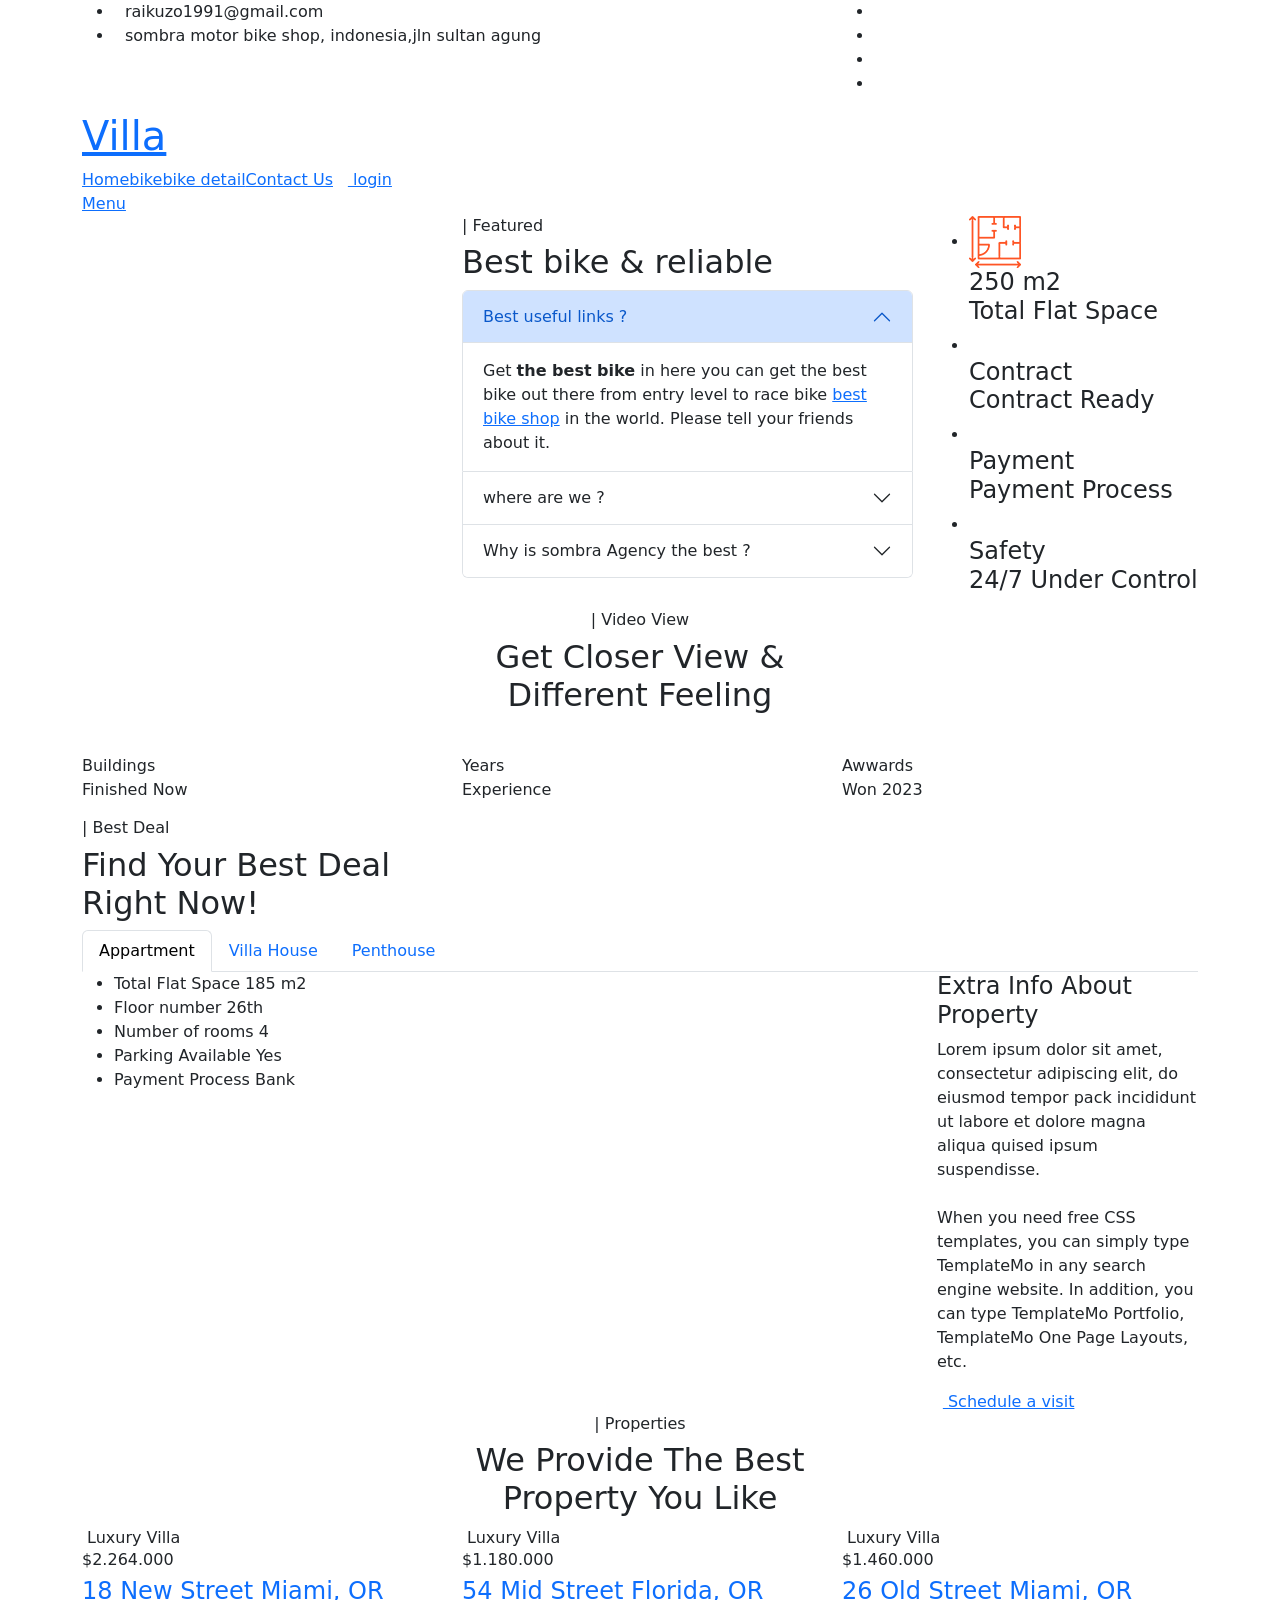
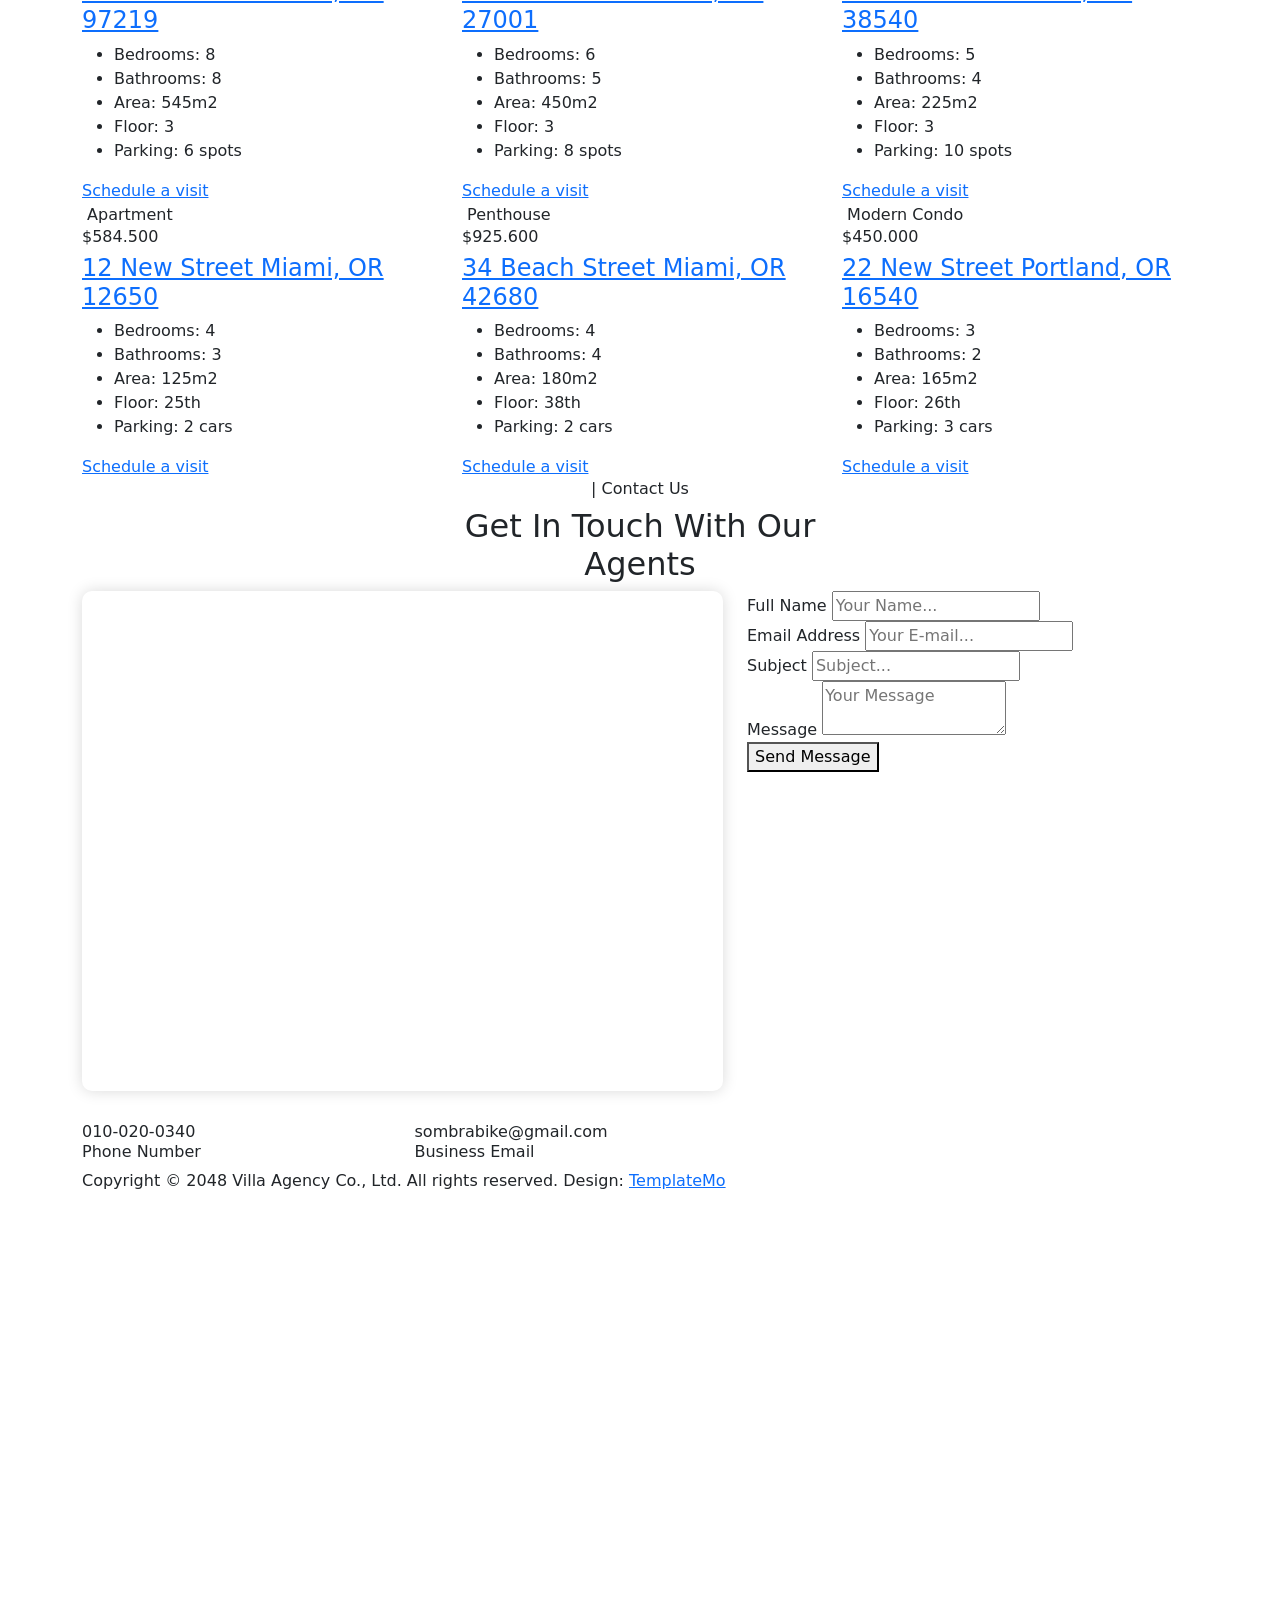
==== index.html @ 9dfad0d0 "Update index.html" ====
<!DOCTYPE html>
<html lang="en">

  <head>

    <meta charset="utf-8">
    <meta name="viewport" content="width=device-width, initial-scale=1, shrink-to-fit=no">
    <link href="https://fonts.googleapis.com/css2?family=Poppins:wght@100;200;300;400;500;600;700;800;900&display=swap" rel="stylesheet">

    <title>motor-bike-shop</title>

    <!-- Bootstrap core CSS -->
    <link href="vendor/bootstrap/css/bootstrap.min.css" rel="stylesheet">


    <!-- Additional CSS Files -->
    <link rel="stylesheet" href="assets/css/fontawesome.css">
    <link rel="stylesheet" href="assets/css/templatemo-villa-agency.css">
    <link rel="stylesheet" href="assets/css/owl.css">
    <link rel="stylesheet" href="assets/css/animate.css">
    <link rel="stylesheet"href="https://unpkg.com/swiper@7/swiper-bundle.min.css"/>
<!--

TemplateMo 591 villa agency

https://templatemo.com/tm-591-villa-agency

-->
  </head>

<body>

  <!-- ***** Preloader Start ***** -->
  <div id="js-preloader" class="js-preloader">
    <div class="preloader-inner">
      <span class="dot"></span>
      <div class="dots">
        <span></span>
        <span></span>
        <span></span>
      </div>
    </div>
  </div>
  <!-- ***** Preloader End ***** -->

  <div class="sub-header">
    <div class="container">
      <div class="row">
        <div class="col-lg-8 col-md-8">
          <ul class="info">
            <li><i class="fa fa-envelope"></i> raikuzo1991@gmail.com</li>
            <li><i class="fa fa-map"></i> sombra motor bike shop, indonesia,jln sultan agung</li>
          </ul>
        </div>
        <div class="col-lg-4 col-md-4">
          <ul class="social-links">
            <li><a href="#"><i class="fab fa-facebook"></i></a></li>
            <li><a href="https://x.com/minthu" target="_blank"><i class="fab fa-twitter"></i></a></li>
            <li><a href="#"><i class="fab fa-linkedin"></i></a></li>
            <li><a href="#"><i class="fab fa-instagram"></i></a></li>
          </ul>
        </div>
      </div>
    </div>
  </div>

  <!-- ***** Header Area Start ***** -->
  <header class="header-area header-sticky">
    <div class="container">
        <div class="row">
            <div class="col-12">
                <nav class="main-nav">
                    <!-- ***** Logo Start ***** -->
                    <a href="index.html" class="logo">
                        <h1>Villa</h1>
                    </a>
                    <!-- ***** Logo End ***** -->
                    <!-- ***** Menu Start ***** -->
                    <ul class="nav">
                      <li><a href="index.html" class="active">Home</a></li>
                      <li><a href="properties.html">bike</a></li>
                      <li><a href="property-details.html">bike detail</a></li>
                      <li><a href="contact.html">Contact Us</a></li>
                      <li><a href="login"><i class="fa fa-at"></i> login</a></li>
                  </ul>   
                    <a class='menu-trigger'>
                        <span>Menu</span>
                    </a>
                    <!-- ***** Menu End ***** -->
                </nav>
            </div>
        </div>
    </div>
  </header>
  <!-- ***** Header Area End ***** -->

  <div class="main-banner">
    <div class="owl-carousel owl-banner">
      <div class="item item-1">
        <div class="header-text">
          <span class="category">jogjakarta, <em>indonesia</em></span>
          <h2>Hurry!<br>Get the fastest and best bike for you</h2>
        </div>
      </div>
      <div class="item item-2">
        <div class="header-text">
          <span class="category">Melbourne, <em>Australia</em></span>
          <h2>Be Quick!<br>Get the best bike in town</h2>
        </div>
      </div>
      <div class="item item-3">
        <div class="header-text">
          <span class="category">Miami, <em>South Florida</em></span>
          <h2>Act Now!<br>Get the highest level bike</h2>
        </div>
      </div>
    </div>
  </div>

  <div class="featured section">
    <div class="container">
      <div class="row">
        <div class="col-lg-4">
          <div class="left-image">
            <img src="assets/images/featured.jpg" alt="">
            <a href="property-details.html"><img src="assets/images/featured-icon.png" alt="" style="max-width: 60px; padding: 0px;"></a>
          </div>
        </div>
        <div class="col-lg-5">
          <div class="section-heading">
            <h6>| Featured</h6>
            <h2>Best bike &amp; reliable</h2>
          </div>
          <div class="accordion" id="accordionExample">
            <div class="accordion-item">
              <h2 class="accordion-header" id="headingOne">
                <button class="accordion-button" type="button" data-bs-toggle="collapse" data-bs-target="#collapseOne" aria-expanded="true" aria-controls="collapseOne">
                  Best useful links ?
                </button>
              </h2>
              <div id="collapseOne" class="accordion-collapse collapse show" aria-labelledby="headingOne" data-bs-parent="#accordionExample">
                <div class="accordion-body">
                Get <strong>the best bike</strong> in here you can get the best bike out there from entry level to race bike <a href="https://www.google.com/search?q=best+free+css+templates" target="_blank">best bike shop</a> in the world. Please tell your friends about it.</div>
              </div>
            </div>
            <div class="accordion-item">
              <h2 class="accordion-header" id="headingTwo">
                <button class="accordion-button collapsed" type="button" data-bs-toggle="collapse" data-bs-target="#collapseTwo" aria-expanded="false" aria-controls="collapseTwo">
                  where are we ?
                </button>
              </h2>
              <div id="collapseTwo" class="accordion-collapse collapse" aria-labelledby="headingTwo" data-bs-parent="#accordionExample">
                <div class="accordion-body">
                  some country <strong>awe can ship internationaly</strong>, we have the best deal the best bike and the best garage for service <code>we are one of the best</code> winning some race and drag.
                </div>
              </div>
            </div>
            <div class="accordion-item">
              <h2 class="accordion-header" id="headingThree">
                <button class="accordion-button collapsed" type="button" data-bs-toggle="collapse" data-bs-target="#collapseThree" aria-expanded="false" aria-controls="collapseThree">
                  Why is sombra Agency the best ?
                </button>
              </h2>
              <div id="collapseThree" class="accordion-collapse collapse" aria-labelledby="headingThree" data-bs-parent="#accordionExample">
                <div class="accordion-body">
                  as we say it <strong>the best of the best</strong>, we are the only sombra <code>the first and the last</code> we are the winner and you will be a winner too if you buy bike from us.
                </div>
              </div>
            </div>
          </div>
        </div>
        <div class="col-lg-3">
          <div class="info-table">
            <ul>
              <li>
                <img src="assets/images/info-icon-01.png" alt="" style="max-width: 52px;">
                <h4>250 m2<br><span>Total Flat Space</span></h4>
              </li>
              <li>
                <img src="assets/images/info-icon-02.png" alt="" style="max-width: 52px;">
                <h4>Contract<br><span>Contract Ready</span></h4>
              </li>
              <li>
                <img src="assets/images/info-icon-03.png" alt="" style="max-width: 52px;">
                <h4>Payment<br><span>Payment Process</span></h4>
              </li>
              <li>
                <img src="assets/images/info-icon-04.png" alt="" style="max-width: 52px;">
                <h4>Safety<br><span>24/7 Under Control</span></h4>
              </li>
            </ul>
          </div>
        </div>
      </div>
    </div>
  </div>

  <div class="video section">
    <div class="container">
      <div class="row">
        <div class="col-lg-4 offset-lg-4">
          <div class="section-heading text-center">
            <h6>| Video View</h6>
            <h2>Get Closer View & Different Feeling</h2>
          </div>
        </div>
      </div>
    </div>
  </div>

  <div class="video-content">
    <div class="container">
      <div class="row">
        <div class="col-lg-10 offset-lg-1">
          <div class="video-frame">
            <img src="assets/images/video-frame.jpg" alt="">
            <a href="https://youtube.com" target="_blank"><i class="fa fa-play"></i></a>
          </div>
        </div>
      </div>
    </div>
  </div>

  <div class="fun-facts">
    <div class="container">
      <div class="row">
        <div class="col-lg-12">
          <div class="wrapper">
            <div class="row">
              <div class="col-lg-4">
                <div class="counter">
                  <h2 class="timer count-title count-number" data-to="34" data-speed="1000"></h2>
                   <p class="count-text ">Buildings<br>Finished Now</p>
                </div>
              </div>
              <div class="col-lg-4">
                <div class="counter">
                  <h2 class="timer count-title count-number" data-to="12" data-speed="1000"></h2>
                  <p class="count-text ">Years<br>Experience</p>
                </div>
              </div>
              <div class="col-lg-4">
                <div class="counter">
                  <h2 class="timer count-title count-number" data-to="24" data-speed="1000"></h2>
                  <p class="count-text ">Awwards<br>Won 2023</p>
                </div>
              </div>
            </div>
          </div>
        </div>
      </div>
    </div>
  </div>

  <div class="section best-deal">
    <div class="container">
      <div class="row">
        <div class="col-lg-4">
          <div class="section-heading">
            <h6>| Best Deal</h6>
            <h2>Find Your Best Deal Right Now!</h2>
          </div>
        </div>
        <div class="col-lg-12">
          <div class="tabs-content">
            <div class="row">
              <div class="nav-wrapper ">
                <ul class="nav nav-tabs" role="tablist">
                  <li class="nav-item" role="presentation">
                    <button class="nav-link active" id="appartment-tab" data-bs-toggle="tab" data-bs-target="#appartment" type="button" role="tab" aria-controls="appartment" aria-selected="true">Appartment</button>
                  </li>
                  <li class="nav-item" role="presentation">
                    <button class="nav-link" id="villa-tab" data-bs-toggle="tab" data-bs-target="#villa" type="button" role="tab" aria-controls="villa" aria-selected="false">Villa House</button>
                  </li>
                  <li class="nav-item" role="presentation">
                    <button class="nav-link" id="penthouse-tab" data-bs-toggle="tab" data-bs-target="#penthouse" type="button" role="tab" aria-controls="penthouse" aria-selected="false">Penthouse</button>
                  </li>
                </ul>
              </div>              
              <div class="tab-content" id="myTabContent">
                <div class="tab-pane fade show active" id="appartment" role="tabpanel" aria-labelledby="appartment-tab">
                  <div class="row">
                    <div class="col-lg-3">
                      <div class="info-table">
                        <ul>
                          <li>Total Flat Space <span>185 m2</span></li>
                          <li>Floor number <span>26th</span></li>
                          <li>Number of rooms <span>4</span></li>
                          <li>Parking Available <span>Yes</span></li>
                          <li>Payment Process <span>Bank</span></li>
                        </ul>
                      </div>
                    </div>
                    <div class="col-lg-6">
                      <img src="assets/images/deal-01.jpg" alt="">
                    </div>
                    <div class="col-lg-3">
                      <h4>Extra Info About Property</h4>
                      <p>Lorem ipsum dolor sit amet, consectetur adipiscing elit, do eiusmod tempor pack incididunt ut labore et dolore magna aliqua quised ipsum suspendisse. 
                      <br><br>When you need free CSS templates, you can simply type TemplateMo in any search engine website. In addition, you can type TemplateMo Portfolio, TemplateMo One Page Layouts, etc.</p>
                      <div class="icon-button">
                        <a href="property-details.html"><i class="fa fa-calendar"></i> Schedule a visit</a>
                      </div>
                    </div>
                  </div>
                </div>
                <div class="tab-pane fade" id="villa" role="tabpanel" aria-labelledby="villa-tab">
                  <div class="row">
                    <div class="col-lg-3">
                      <div class="info-table">
                        <ul>
                          <li>Total Flat Space <span>250 m2</span></li>
                          <li>Floor number <span>26th</span></li>
                          <li>Number of rooms <span>5</span></li>
                          <li>Parking Available <span>Yes</span></li>
                          <li>Payment Process <span>Bank</span></li>
                        </ul>
                      </div>
                    </div>
                    <div class="col-lg-6">
                      <img src="assets/images/deal-02.jpg" alt="">
                    </div>
                    <div class="col-lg-3">
                      <h4>Detail Info About Villa</h4>
                      <p>Lorem ipsum dolor sit amet, consectetur adipiscing elit, do eiusmod tempor pack incididunt ut labore et dolore magna aliqua quised ipsum suspendisse. <br><br>Swag fanny pack lyft blog twee. JOMO ethical copper mug, succulents typewriter shaman DIY kitsch twee taiyaki fixie hella venmo after messenger poutine next level humblebrag swag franzen.</p>
                      <div class="icon-button">
                        <a href="property-details.html"><i class="fa fa-calendar"></i> Schedule a visit</a>
                      </div>
                    </div>
                  </div>
                </div>
                <div class="tab-pane fade" id="penthouse" role="tabpanel" aria-labelledby="penthouse-tab">
                  <div class="row">
                    <div class="col-lg-3">
                      <div class="info-table">
                        <ul>
                          <li>Total Flat Space <span>320 m2</span></li>
                          <li>Floor number <span>34th</span></li>
                          <li>Number of rooms <span>6</span></li>
                          <li>Parking Available <span>Yes</span></li>
                          <li>Payment Process <span>Bank</span></li>
                        </ul>
                      </div>
                    </div>
                    <div class="col-lg-6">
                      <img src="assets/images/deal-03.jpg" alt="">
                    </div>
                    <div class="col-lg-3">
                      <h4>Extra Info About Penthouse</h4>
                      <p>Lorem ipsum dolor sit amet, consectetur adipiscing elit, do eiusmod tempor pack incididunt ut labore et dolore magna aliqua quised ipsum suspendisse. <br><br>Swag fanny pack lyft blog twee. JOMO ethical copper mug, succulents typewriter shaman DIY kitsch twee taiyaki fixie hella venmo after messenger poutine next level humblebrag swag franzen.</p>
                      <div class="icon-button">
                        <a href="property-details.html"><i class="fa fa-calendar"></i> Schedule a visit</a>
                      </div>
                    </div>
                  </div>
                </div>
              </div>
            </div>
          </div>
        </div>
      </div>
    </div>
  </div>

  <div class="properties section">
    <div class="container">
      <div class="row">
        <div class="col-lg-4 offset-lg-4">
          <div class="section-heading text-center">
            <h6>| Properties</h6>
            <h2>We Provide The Best Property You Like</h2>
          </div>
        </div>
      </div>
      <div class="row">
        <div class="col-lg-4 col-md-6">
          <div class="item">
            <a href="property-details.html"><img src="assets/images/property-01.jpg" alt=""></a>
            <span class="category">Luxury Villa</span>
            <h6>$2.264.000</h6>
            <h4><a href="property-details.html">18 New Street Miami, OR 97219</a></h4>
            <ul>
              <li>Bedrooms: <span>8</span></li>
              <li>Bathrooms: <span>8</span></li>
              <li>Area: <span>545m2</span></li>
              <li>Floor: <span>3</span></li>
              <li>Parking: <span>6 spots</span></li>
            </ul>
            <div class="main-button">
              <a href="property-details.html">Schedule a visit</a>
            </div>
          </div>
        </div>
        <div class="col-lg-4 col-md-6">
          <div class="item">
            <a href="property-details.html"><img src="assets/images/property-02.jpg" alt=""></a>
            <span class="category">Luxury Villa</span>
            <h6>$1.180.000</h6>
            <h4><a href="property-details.html">54 Mid Street Florida, OR 27001</a></h4>
            <ul>
              <li>Bedrooms: <span>6</span></li>
              <li>Bathrooms: <span>5</span></li>
              <li>Area: <span>450m2</span></li>
              <li>Floor: <span>3</span></li>
              <li>Parking: <span>8 spots</span></li>
            </ul>
            <div class="main-button">
              <a href="property-details.html">Schedule a visit</a>
            </div>
          </div>
        </div>
        <div class="col-lg-4 col-md-6">
          <div class="item">
            <a href="property-details.html"><img src="assets/images/property-03.jpg" alt=""></a>
            <span class="category">Luxury Villa</span>
            <h6>$1.460.000</h6>
            <h4><a href="property-details.html">26 Old Street Miami, OR 38540</a></h4>
            <ul>
              <li>Bedrooms: <span>5</span></li>
              <li>Bathrooms: <span>4</span></li>
              <li>Area: <span>225m2</span></li>
              <li>Floor: <span>3</span></li>
              <li>Parking: <span>10 spots</span></li>
            </ul>
            <div class="main-button">
              <a href="property-details.html">Schedule a visit</a>
            </div>
          </div>
        </div>
        <div class="col-lg-4 col-md-6">
          <div class="item">
            <a href="property-details.html"><img src="assets/images/property-04.jpg" alt=""></a>
            <span class="category">Apartment</span>
            <h6>$584.500</h6>
            <h4><a href="property-details.html">12 New Street Miami, OR 12650</a></h4>
            <ul>
              <li>Bedrooms: <span>4</span></li>
              <li>Bathrooms: <span>3</span></li>
              <li>Area: <span>125m2</span></li>
              <li>Floor: <span>25th</span></li>
              <li>Parking: <span>2 cars</span></li>
            </ul>
            <div class="main-button">
              <a href="property-details.html">Schedule a visit</a>
            </div>
          </div>
        </div>
        <div class="col-lg-4 col-md-6">
          <div class="item">
            <a href="property-details.html"><img src="assets/images/property-05.jpg" alt=""></a>
            <span class="category">Penthouse</span>
            <h6>$925.600</h6>
            <h4><a href="property-details.html">34 Beach Street Miami, OR 42680</a></h4>
            <ul>
              <li>Bedrooms: <span>4</span></li>
              <li>Bathrooms: <span>4</span></li>
              <li>Area: <span>180m2</span></li>
              <li>Floor: <span>38th</span></li>
              <li>Parking: <span>2 cars</span></li>
            </ul>
            <div class="main-button">
              <a href="property-details.html">Schedule a visit</a>
            </div>
          </div>
        </div>
        <div class="col-lg-4 col-md-6">
          <div class="item">
            <a href="property-details.html"><img src="assets/images/property-06.jpg" alt=""></a>
            <span class="category">Modern Condo</span>
            <h6>$450.000</h6>
            <h4><a href="property-details.html">22 New Street Portland, OR 16540</a></h4>
            <ul>
              <li>Bedrooms: <span>3</span></li>
              <li>Bathrooms: <span>2</span></li>
              <li>Area: <span>165m2</span></li>
              <li>Floor: <span>26th</span></li>
              <li>Parking: <span>3 cars</span></li>
            </ul>
            <div class="main-button">
              <a href="property-details.html">Schedule a visit</a>
            </div>
          </div>
        </div>
      </div>
    </div>
  </div>

  <div class="contact section">
    <div class="container">
      <div class="row">
        <div class="col-lg-4 offset-lg-4">
          <div class="section-heading text-center">
            <h6>| Contact Us</h6>
            <h2>Get In Touch With Our Agents</h2>
          </div>
        </div>
      </div>
    </div>
  </div>

  <div class="contact-content">
    <div class="container">
      <div class="row">
        <div class="col-lg-7">
          <div id="map">
            <iframe src="https://www.google.com/maps/embed?pb=!1m18!1m12!1m3!1d440.22196827900314!2d110.39495835525076!3d-7.783506939130607!2m3!1f0!2f0!3f0!3m2!1i1024!2i768!4f13.1!3m3!1m2!1s0x2e7a59f05fce4c53%3A0xc96f0dd5923a5a82!2sLampu%20Lalu%20Lintas%20Pertigaan%20UIN!5e0!3m2!1sen!2sth!4v1777380386112!5m2!1sen!2sth" width="100%" height="500px" frameborder="0" style="border:0; border-radius: 10px; box-shadow: 0px 0px 15px rgba(0, 0, 0, 0.15);" allowfullscreen=""></iframe>
          </div>
          <div class="row">
            <div class="col-lg-6">
              <div class="item phone">
                <img src="assets/images/phone-icon.png" alt="" style="max-width: 52px;">
                <h6>010-020-0340<br><span>Phone Number</span></h6>
              </div>
            </div>
            <div class="col-lg-6">
              <div class="item email">
                <img src="assets/images/email-icon.png" alt="" style="max-width: 52px;">
                <h6>sombrabike@gmail.com<br><span>Business Email</span></h6>
              </div>
            </div>
          </div>
        </div>
        <div class="col-lg-5">
          <form id="contact-form" action="" method="post">
            <div class="row">
              <div class="col-lg-12">
                <fieldset>
                  <label for="name">Full Name</label>
                  <input type="name" name="name" id="name" placeholder="Your Name..." autocomplete="on" required>
                </fieldset>
              </div>
              <div class="col-lg-12">
                <fieldset>
                  <label for="email">Email Address</label>
                  <input type="text" name="email" id="email" pattern="[^ @]*@[^ @]*" placeholder="Your E-mail..." required="">
                </fieldset>
              </div>
              <div class="col-lg-12">
                <fieldset>
                  <label for="subject">Subject</label>
                  <input type="subject" name="subject" id="subject" placeholder="Subject..." autocomplete="on" >
                </fieldset>
              </div>
              <div class="col-lg-12">
                <fieldset>
                  <label for="message">Message</label>
                  <textarea name="message" id="message" placeholder="Your Message"></textarea>
                </fieldset>
              </div>
              <div class="col-lg-12">
                <fieldset>
                  <button type="submit" id="form-submit" class="orange-button">Send Message</button>
                </fieldset>
              </div>
            </div>
          </form>
        </div>
      </div>
    </div>
  </div>

  <footer>
    <div class="container">
      <div class="col-lg-8">
        <p>Copyright © 2048 Villa Agency Co., Ltd. All rights reserved. 
        
        Design: <a rel="nofollow" href="https://templatemo.com" target="_blank">TemplateMo</a></p>
      </div>
    </div>
  </footer>

  <!-- Scripts -->
  <!-- Bootstrap core JavaScript -->
  <script src="vendor/jquery/jquery.min.js"></script>
  <script src="vendor/bootstrap/js/bootstrap.min.js"></script>
  <script src="assets/js/isotope.min.js"></script>
  <script src="assets/js/owl-carousel.js"></script>
  <script src="assets/js/counter.js"></script>
  <script src="assets/js/custom.js"></script>

  </body>
</html>
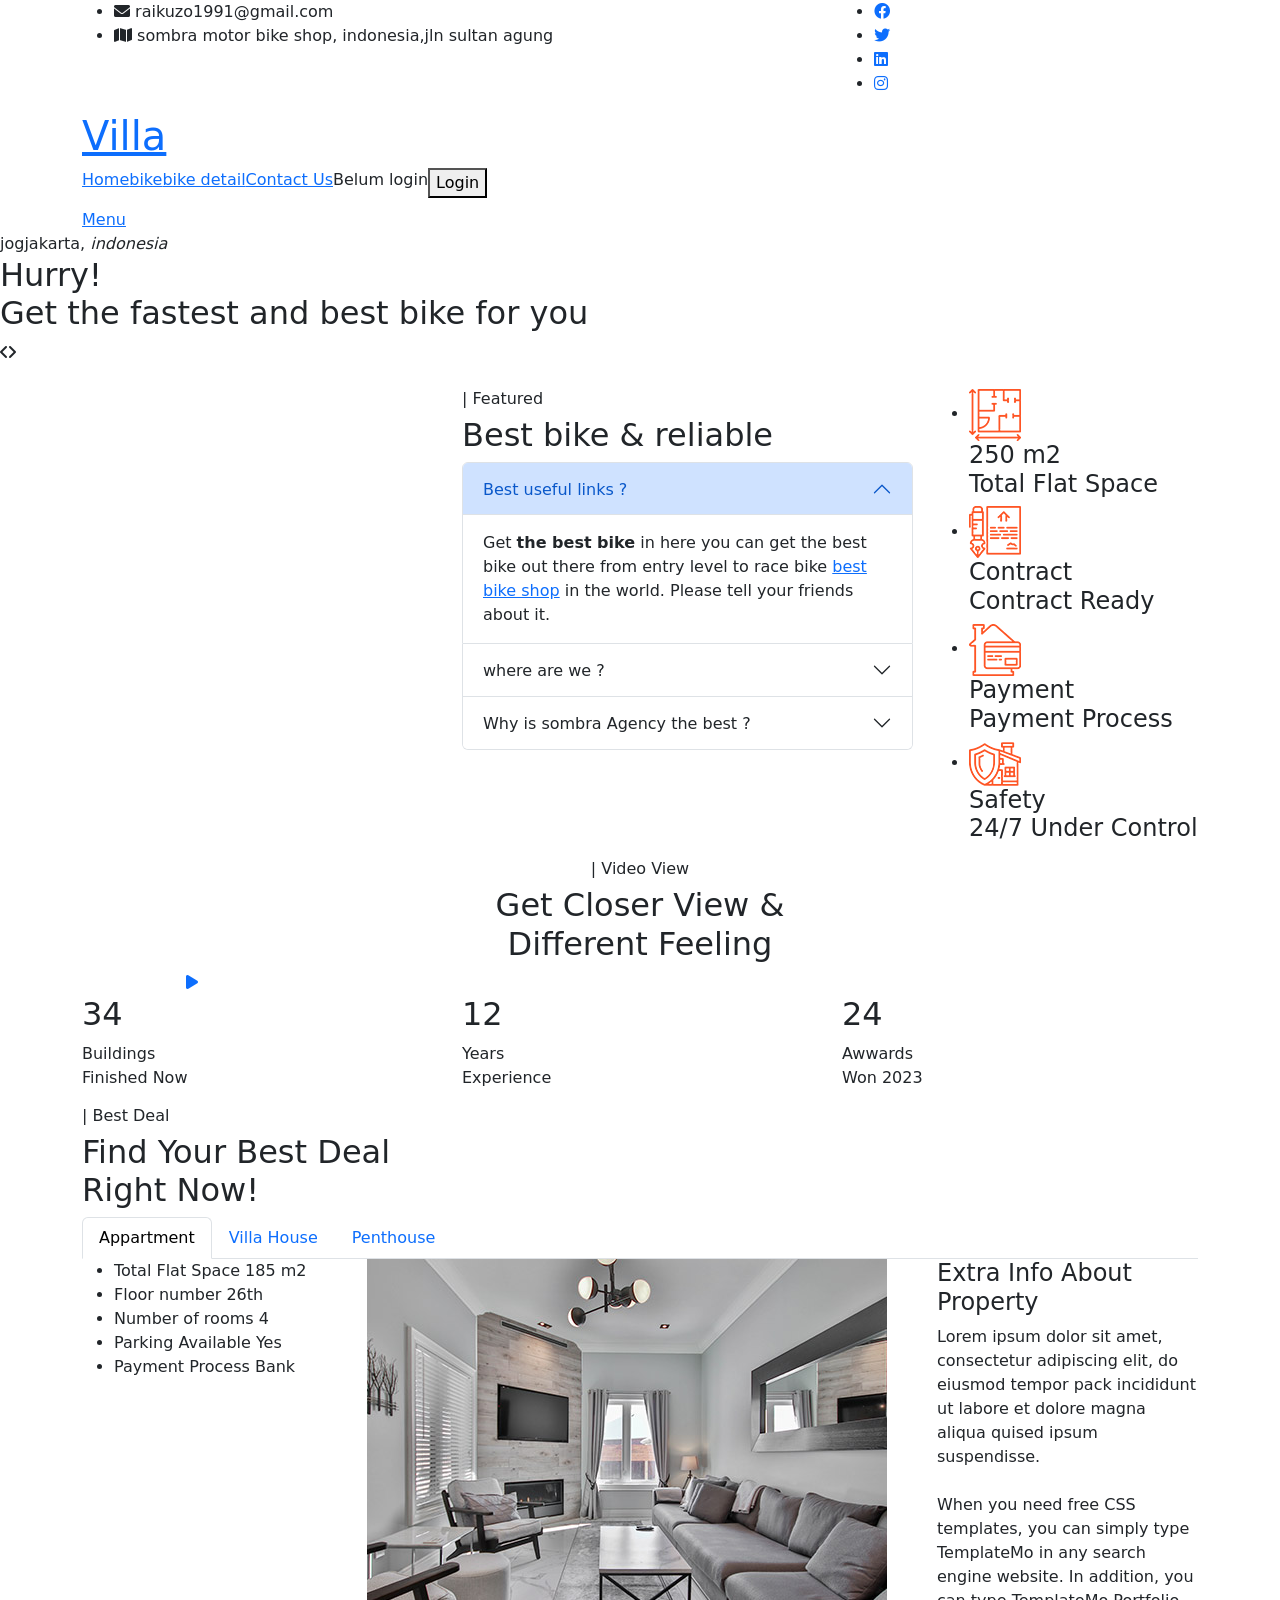
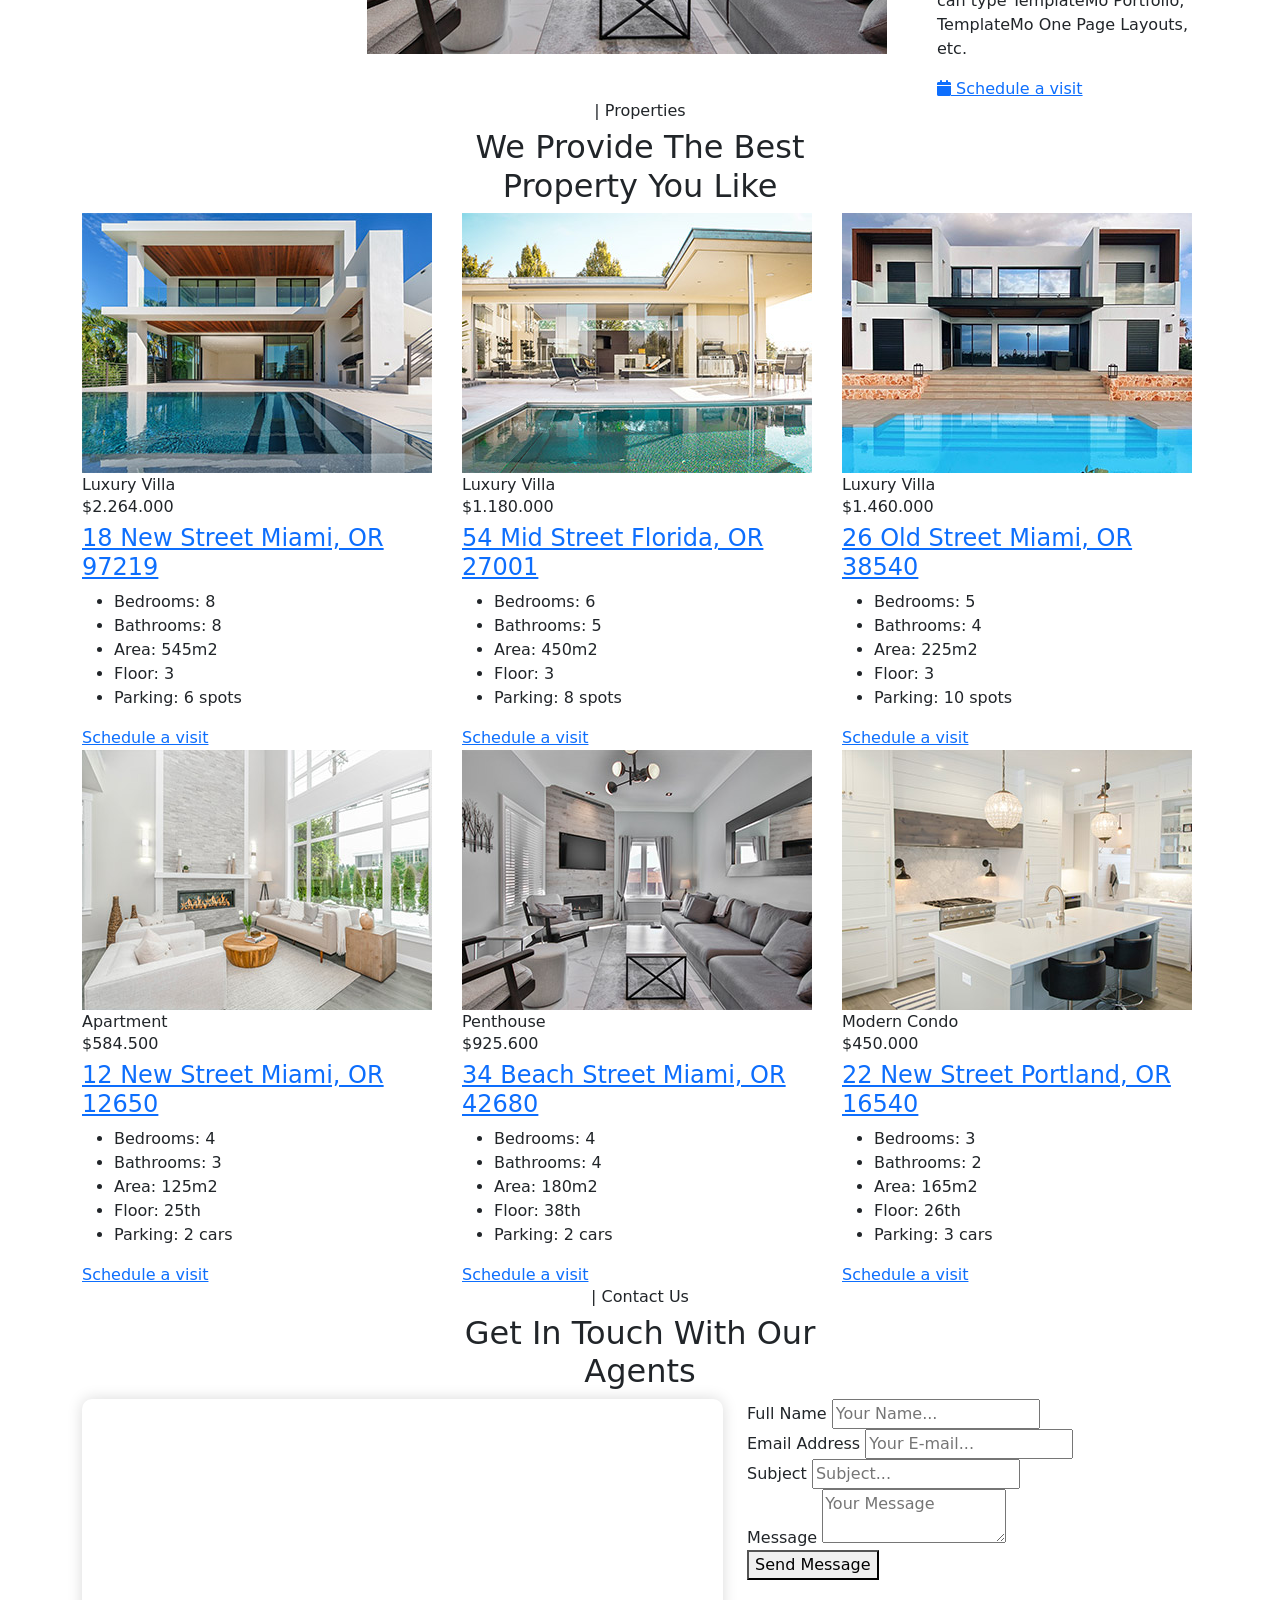
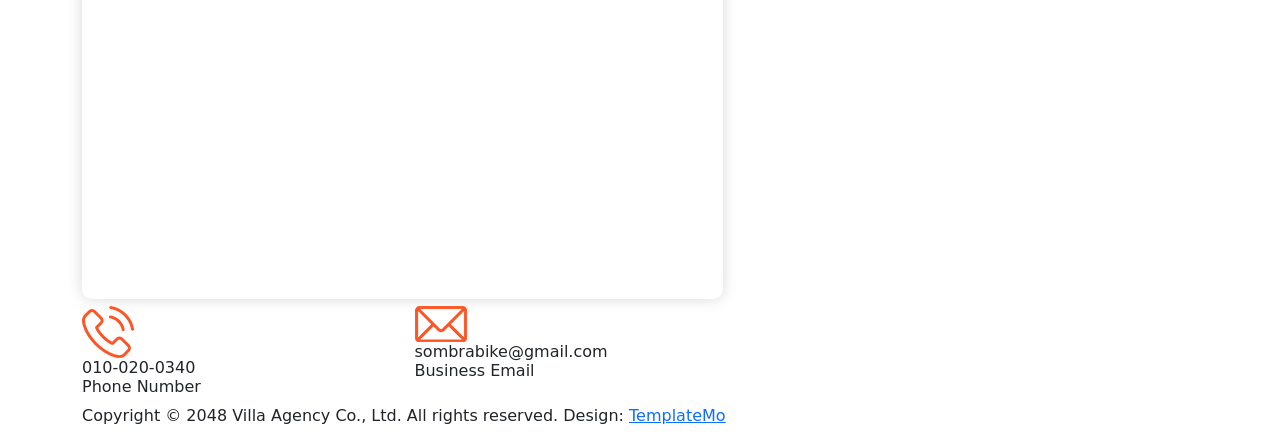
==== commit 443a55fb: "Update index.html" ====
--- a/index.html
+++ b/index.html
@@ -81,7 +81,13 @@
                       <li><a href="properties.html">bike</a></li>
                       <li><a href="property-details.html">bike detail</a></li>
                       <li><a href="contact.html">Contact Us</a></li>
-                      <li><a href="login"><i class="fa fa-at"></i> login</a></li>
+                      <li>
+                          <p id="userInfo">Belum login</p>
+                      </li>
+
+                      <li id="authArea">
+                          <button onclick="goLogin()" class="nav-cta">Login</button>
+                      </li>
                   </ul>   
                     <a class='menu-trigger'>
                         <span>Menu</span>
@@ -578,5 +584,7 @@
   <script src="assets/js/counter.js"></script>
   <script src="assets/js/custom.js"></script>
 
+  <script src="login/js/welcome.js"></script>
+  
   </body>
 </html>
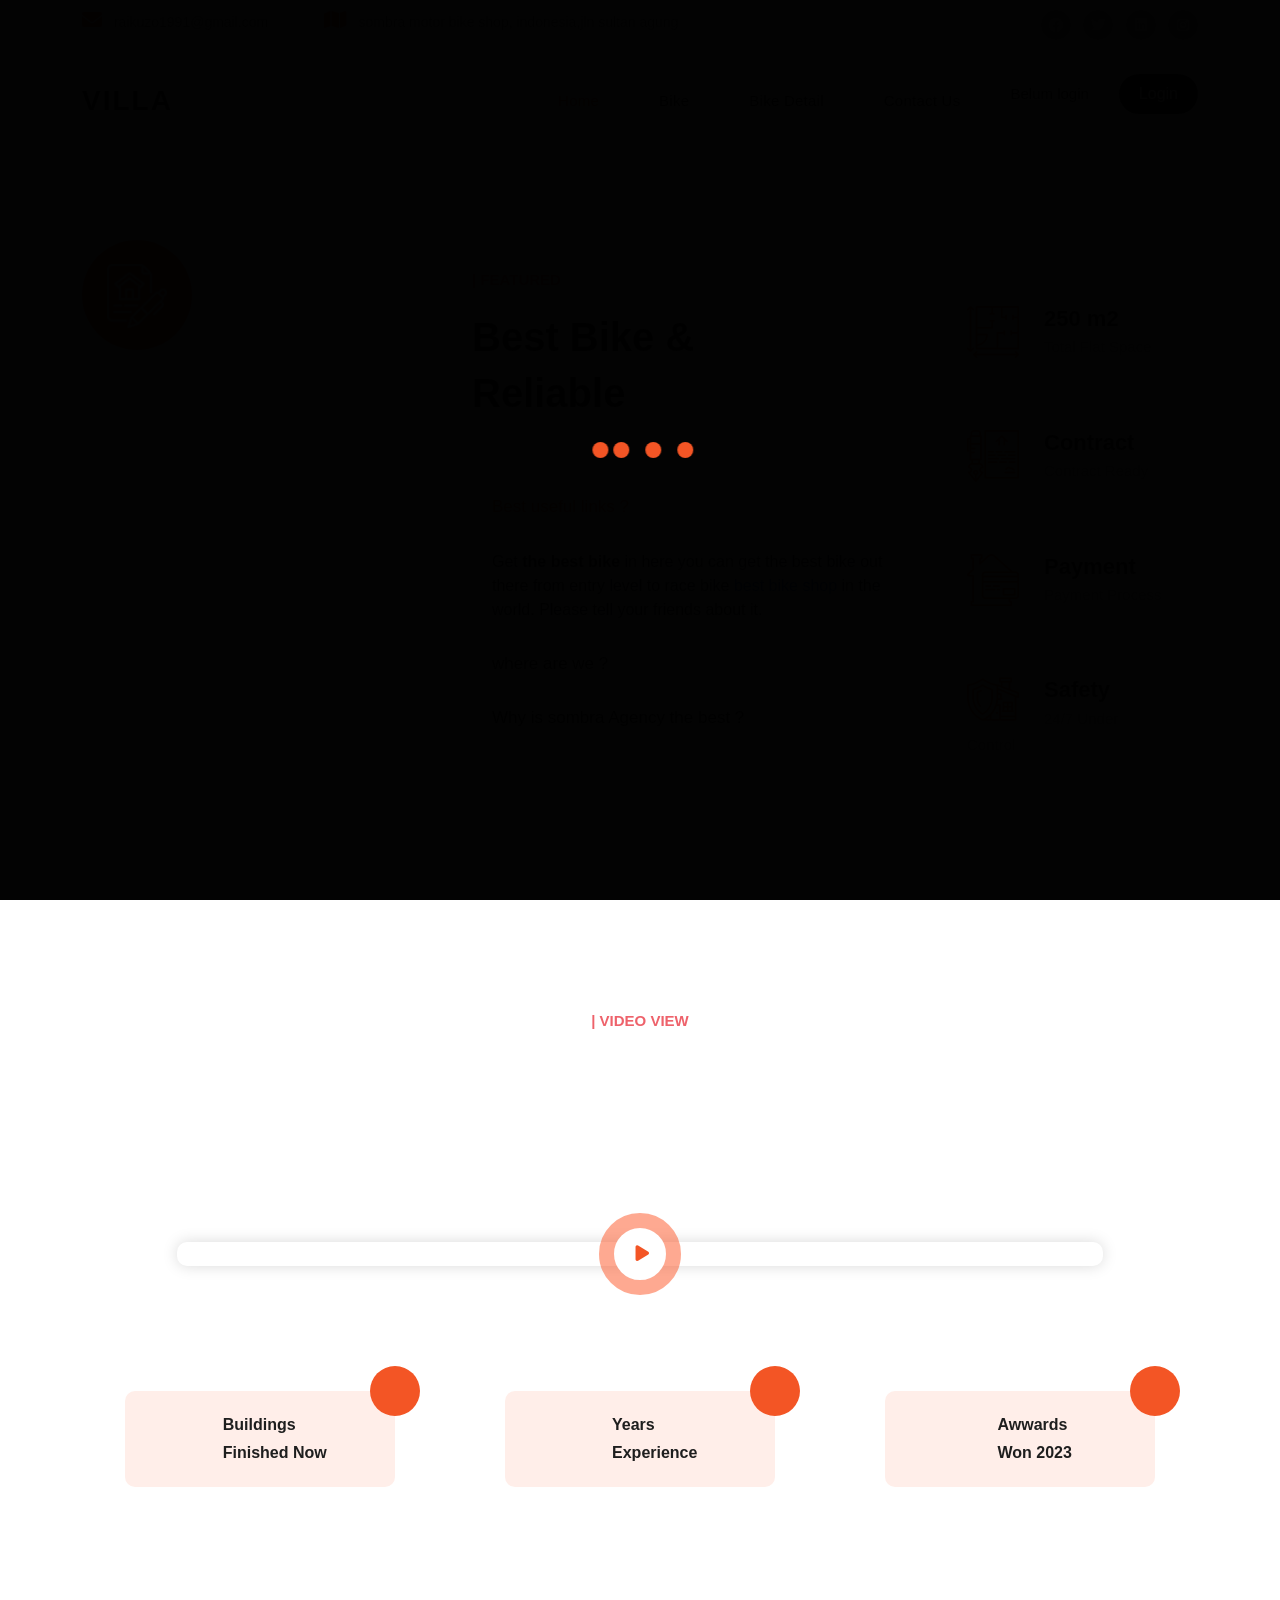
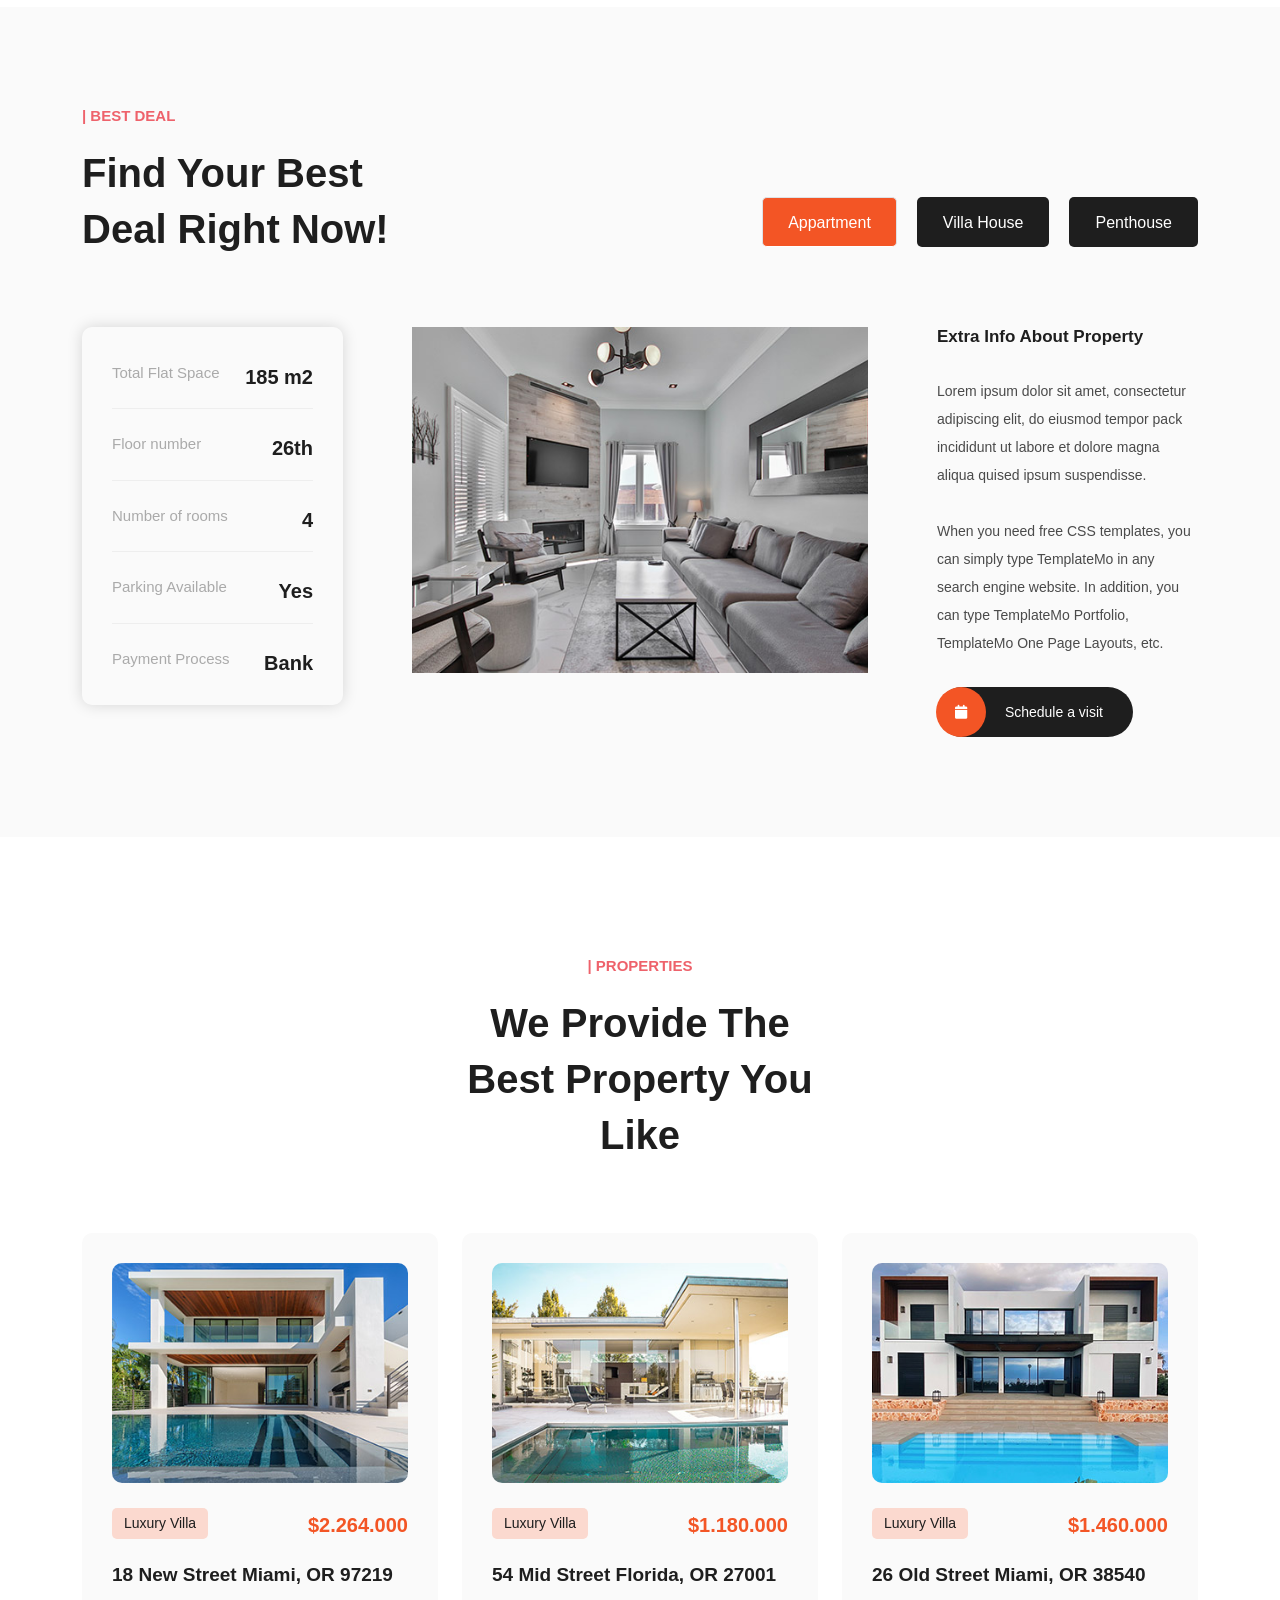
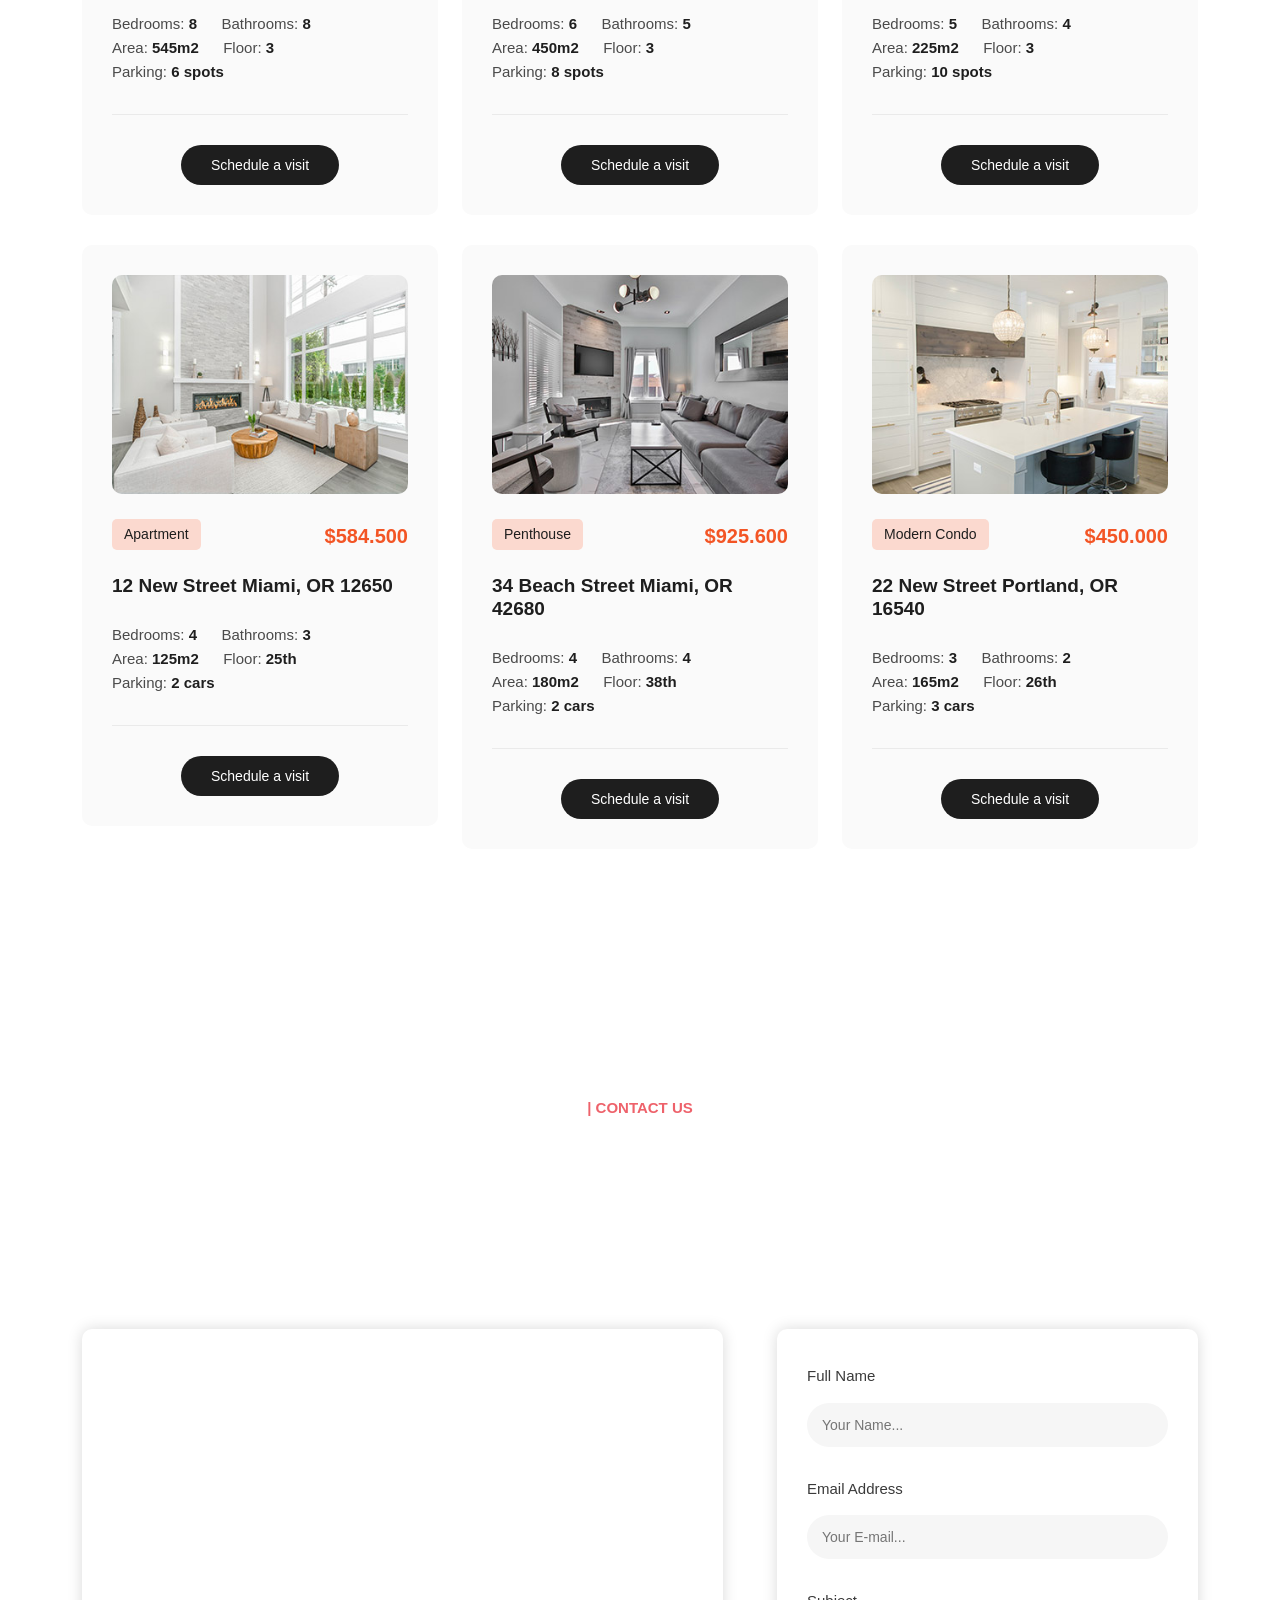
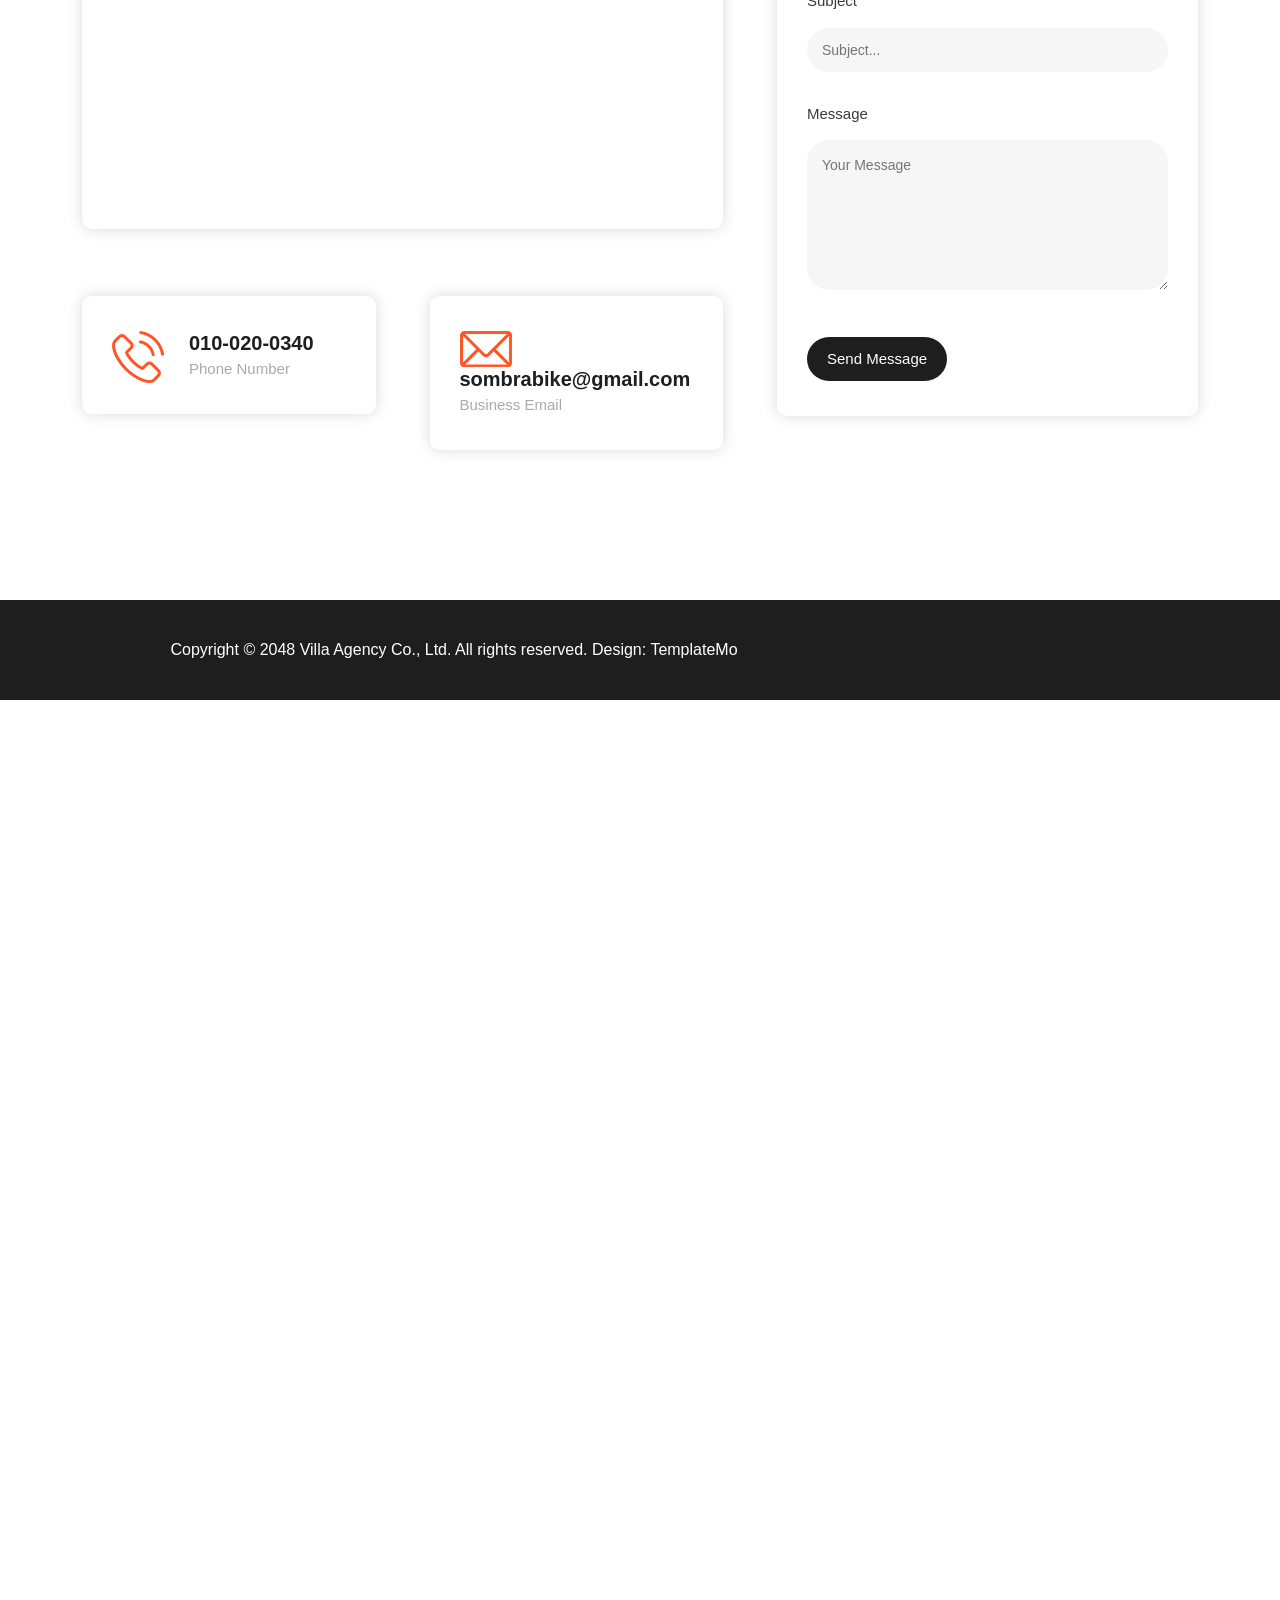
==== commit 06ad4bc1: "Update index.html" ====
--- a/index.html
+++ b/index.html
@@ -509,7 +509,7 @@
       <div class="row">
         <div class="col-lg-7">
           <div id="map">
-            <iframe src="https://www.google.com/maps/embed?pb=!1m18!1m12!1m3!1d440.22196827900314!2d110.39495835525076!3d-7.783506939130607!2m3!1f0!2f0!3f0!3m2!1i1024!2i768!4f13.1!3m3!1m2!1s0x2e7a59f05fce4c53%3A0xc96f0dd5923a5a82!2sLampu%20Lalu%20Lintas%20Pertigaan%20UIN!5e0!3m2!1sen!2sth!4v1777380386112!5m2!1sen!2sth" width="100%" height="500px" frameborder="0" style="border:0; border-radius: 10px; box-shadow: 0px 0px 15px rgba(0, 0, 0, 0.15);" allowfullscreen=""></iframe>
+            <iframe src="https://www.google.com/maps/embed?pb=!1m18!1m12!1m3!1d3952.8996821581495!2d110.39281007588657!3d-7.800444677432675!2m3!1f0!2f0!3f0!3m2!1i1024!2i768!4f13.1!3m3!1m2!1s0x2e7a57669d43fe55%3A0x75fae1bb400d4da5!2sSMA%20Negeri%208%20Yogyakarta!5e0!3m2!1sid!2sid!4v1780925295294!5m2!1sid!2sid" width="100%" height="500px" frameborder="0" style="border:0; border-radius: 10px; box-shadow: 0px 0px 15px rgba(0, 0, 0, 0.15);" allowfullscreen=""></iframe>
           </div>
           <div class="row">
             <div class="col-lg-6">
@@ -583,7 +583,6 @@
   <script src="assets/js/owl-carousel.js"></script>
   <script src="assets/js/counter.js"></script>
   <script src="assets/js/custom.js"></script>
-
   <script src="login/js/welcome.js"></script>
   
   </body>
--- a/assets/css/templatemo-villa-agency.css
+++ b/assets/css/templatemo-villa-agency.css
@@ -0,0 +1,1862 @@
+/*
+
+TemplateMo 591 villa agency
+
+https://templatemo.com/tm-591-villa-agency
+
+*/
+
+/* ---------------------------------------------
+Table of contents
+------------------------------------------------
+01. font & reset css
+02. reset
+03. global styles
+04. header
+05. banner
+06. features
+07. testimonials
+08. contact
+09. footer
+
+--------------------------------------------- */
+/* 
+---------------------------------------------
+font & reset css
+--------------------------------------------- 
+*/
+@import url("https://fonts.googleapis.com/css2?family=Poppins:wght@100;200;300;400;500;600;700;800;900");
+/* 
+---------------------------------------------
+reset
+--------------------------------------------- 
+*/
+html, body, div, span, applet, object, iframe, h1, h2, h3, h4, h5, h6, p, blockquote, div
+pre, a, abbr, acronym, address, big, cite, code, del, dfn, em, font, img, ins, kbd, q,
+s, samp, small, strike, strong, sub, sup, tt, var, b, u, i, center, dl, dt, dd, ol, ul, li,
+figure, header, nav, section, article, aside, footer, figcaption {
+  margin: 0;
+  padding: 0;
+  border: 0;
+  outline: 0;
+}
+
+.clearfix:after {
+  content: ".";
+  display: block;
+  clear: both;
+  visibility: hidden;
+  line-height: 0;
+  height: 0;
+}
+
+.clearfix {
+  display: inline-block;
+}
+
+html[xmlns] .clearfix {
+  display: block;
+}
+
+* html .clearfix {
+  height: 1%;
+}
+
+ul, li {
+  padding: 0;
+  margin: 0;
+  list-style: none;
+}
+
+header, nav, section, article, aside, footer, hgroup {
+  display: block;
+}
+
+* {
+  box-sizing: border-box;
+}
+
+html, body {
+  font-family: 'Poppins', sans-serif;
+  -ms-text-size-adjust: 100%;
+  -webkit-font-smoothing: antialiased;
+  -moz-osx-font-smoothing: grayscale;
+}
+
+a {
+  text-decoration: none !important;
+}
+
+h1, h2, h3, h4, h5, h6 {
+  color: #1e1e1e;
+  margin-top: 0px;
+  margin-bottom: 0px;
+  font-weight: 700;
+}
+
+ul {
+  margin-bottom: 0px;
+}
+
+p {
+  font-size: 14px;
+  line-height: 28px;
+  color: #4a4a4a;
+}
+
+img {
+  width: 100%;
+  overflow: hidden;
+}
+
+/* 
+---------------------------------------------
+Global Styles
+--------------------------------------------- 
+*/
+html,
+body {
+  font-family: 'Poppins', sans-serif;
+}
+
+::selection {
+  background: #0071f8;
+  color: #fff;
+}
+
+::-moz-selection {
+  background: #0071f8;
+  color: #fff;
+}
+
+.section {
+  margin-top: 120px;
+}
+
+.section-heading {
+  margin-bottom: 70px;
+}
+
+.section-heading h2 {
+  font-size: 40px;
+  font-weight: 700;
+  text-transform: capitalize;
+  margin-top: 20px;
+  line-height: 56px;
+}
+
+.section-heading h2 em {
+  font-style: normal;
+  color: #0071f8;
+}
+
+.section-heading h6 {
+  color: #ee626b;
+  font-size: 15px;
+  text-transform: uppercase;
+  font-weight: 700;
+}
+
+.icon-button a {
+  display: inline-block;
+  background-color: #1e1e1e;
+  color: #fff;
+  font-size: 14px;
+  font-weight: 400;
+  height: 50px;
+  line-height: 50px;
+  padding: 0px 30px 0px 0px;
+  border-radius: 25px;
+  transition: all .3s;
+}
+
+.icon-button a i {
+  background-color: #f35525;
+  height: 50px;
+  width: 50px;
+  text-align: center;
+  border-radius: 50%;
+  line-height: 50px;
+  display: inline-block;
+  margin-right: 15px;
+  margin-left: -1px;
+}
+
+.icon-button a:hover {
+  color: #f35525;
+}
+
+.icon-button a:hover i {
+  color: #fff;
+}
+
+.main-button a {
+  display: inline-block;
+  background-color: #1e1e1e;
+  color: #fff;
+  font-size: 14px;
+  font-weight: 500;
+  height: 40px;
+  line-height: 40px;
+  padding: 0px 30px;
+  border-radius: 25px;
+  transition: all .3s;
+}
+
+.main-button a:hover {
+  background-color: #f35525;
+  color: #fff;
+}
+
+/* 
+---------------------------------------------
+Pre-loader Style
+--------------------------------------------- 
+*/
+
+.js-preloader {
+  position: fixed;
+  top: 0;
+  left: 0;
+  right: 0;
+  bottom: 0;
+  background-color: rgba(0,0,0,0.99);
+  display: -webkit-box;
+  display: flex;
+  -webkit-box-align: center;
+  align-items: center;
+  -webkit-box-pack: center;
+  justify-content: center;
+  opacity: 1;
+  visibility: visible;
+  z-index: 9999;
+  -webkit-transition: opacity 0.25s ease;
+  transition: opacity 0.25s ease;
+}
+
+.js-preloader.loaded {
+  opacity: 0;
+  visibility: hidden;
+  pointer-events: none;
+}
+
+@-webkit-keyframes dot {
+  50% {
+      -webkit-transform: translateX(96px);
+      transform: translateX(96px);
+  }
+}
+
+@keyframes dot {
+  50% {
+      -webkit-transform: translateX(96px);
+      transform: translateX(96px);
+  }
+}
+
+@-webkit-keyframes dots {
+  50% {
+      -webkit-transform: translateX(-31px);
+      transform: translateX(-31px);
+  }
+}
+
+@keyframes dots {
+  50% {
+      -webkit-transform: translateX(-31px);
+      transform: translateX(-31px);
+  }
+}
+
+.preloader-inner {
+  position: relative;
+  width: 142px;
+  height: 40px;
+  background: transparent;
+}
+
+.preloader-inner .dot {
+  position: absolute;
+  width: 16px;
+  height: 16px;
+  top: 12px;
+  left: 15px;
+  background: #f35525;
+  border-radius: 50%;
+  -webkit-transform: translateX(0);
+  transform: translateX(0);
+  -webkit-animation: dot 2.8s infinite;
+  animation: dot 2.8s infinite;
+}
+
+.preloader-inner .dots {
+  -webkit-transform: translateX(0);
+  transform: translateX(0);
+  margin-top: 12px;
+  margin-left: 31px;
+  -webkit-animation: dots 2.8s infinite;
+  animation: dots 2.8s infinite;
+}
+
+.preloader-inner .dots span {
+  display: block;
+  float: left;
+  width: 16px;
+  height: 16px;
+  margin-left: 16px;
+  background: #f35525;
+  border-radius: 50%;
+}
+
+
+
+/* 
+---------------------------------------------
+Header Style
+--------------------------------------------- 
+*/
+
+.sub-header {
+  background-color: #fff;
+  padding: 10px 0px;
+  border-bottom: 1px solid #eee;
+}
+
+.sub-header ul li {
+  display: inline-block;
+}
+
+.sub-header ul.social-links {
+  text-align: right;
+}
+
+.sub-header ul.social-links li {
+  margin-left: 8px;
+}
+
+.sub-header ul.social-links li a {
+  display: inline-block;
+  width: 30px;
+  height: 30px;
+  background-color: #cdcdcd;
+  border-radius: 50%;
+  text-align: center;
+  line-height: 30px;
+  color: #fff;
+  font-size: 14px;
+  transition: all .3s;
+}
+
+.sub-header ul.social-links li a:hover {
+  background-color: #f35525;
+}
+
+.sub-header ul.info li {
+  font-size: 14px;
+  color: #7a7a7a;
+  border-right: 1px solid #eee;
+  margin-right: 25px;
+  padding-right: 25px;
+}
+
+.sub-header ul.info li:last-child {
+  margin-right: 0px;
+  padding-right: 0px;
+  border-right: none;
+}
+
+.sub-header ul.info li i {
+  font-size: 20px;
+  color: #f35525;
+  margin-right: 8px;
+}
+
+.background-header {
+  background-color: #fff;
+  height: 80px!important;
+  position: fixed!important;
+  top: 0!important;
+  left: 0;
+  right: 0;
+  box-shadow: 0px 0px 10px rgba(0,0,0,0.15)!important;
+  -webkit-transition: all .5s ease 0s;
+  -moz-transition: all .5s ease 0s;
+  -o-transition: all .5s ease 0s;
+  transition: all .5s ease 0s;
+}
+
+.header-area {
+  position: relative;
+  background-color: #fff;
+  height: 100px;
+  z-index: 100;
+  -webkit-transition: all .5s ease 0s;
+  -moz-transition: all .5s ease 0s;
+  -o-transition: all .5s ease 0s;
+  transition: all .5s ease 0s;
+}
+
+.header-area .main-nav {
+  background: transparent;
+  display: flex;
+}
+
+.header-area .main-nav .logo {
+  -webkit-transition: all 0.3s ease 0s;
+  -moz-transition: all 0.3s ease 0s;
+  -o-transition: all 0.3s ease 0s;
+  transition: all 0.3s ease 0s;
+  display: inline-block;
+}
+
+.header-area .main-nav .logo h1 {
+  line-height: 100px;
+  font-size: 28px;
+  text-transform: uppercase;
+  color: #1e1e1e;
+  font-weight: 700;
+  letter-spacing: 2px;
+}
+
+.background-header .main-nav .logo h1 {
+  line-height: 80px;
+}
+
+.header-area .main-nav ul.nav {
+  flex-basis: 100%;
+  margin-top: 30px;
+  justify-content: right;
+  -webkit-transition: all 0.3s ease 0s;
+  -moz-transition: all 0.3s ease 0s;
+  -o-transition: all 0.3s ease 0s;
+  transition: all 0.3s ease 0s;
+  position: relative;
+  z-index: 999;
+}
+
+.header-area .main-nav .nav li:last-child {
+  padding-right: 0px;
+}
+
+.header-area .main-nav .nav li {
+  padding-left: 10px;
+  padding-right: 10px;
+  height: 100px;
+  line-height: 100px;
+}
+
+.header-area .main-nav .nav li a {
+  display: block;
+  padding-left: 20px;
+  padding-right: 20px;
+  font-weight: 500;
+  font-size: 15px;
+  height: 40px;
+  line-height: 40px;
+  text-transform: capitalize;
+  color: #1e1e1e;
+  -webkit-transition: all 0.4s ease 0s;
+  -moz-transition: all 0.4s ease 0s;
+  -o-transition: all 0.4s ease 0s;
+  transition: all 0.4s ease 0s;
+  border: transparent;
+  letter-spacing: .25px;
+}
+
+.header-area .main-nav .nav li:last-child a {
+  background-color: #1e1e1e;
+  color: #fff;
+  font-size: 14px;
+  font-weight: 400;
+  text-transform: none;
+  border-radius: 20px;
+  padding-left: 0px;
+}
+
+.header-area .main-nav .nav li:last-child a i {
+  background-color: #f35525;
+  display: inline-block;
+  width: 40px;
+  height: 40px;
+  text-align: center;
+  line-height: 40px;
+  margin-right: 10px;
+  border-radius: 50%;
+  margin-left: -1px;
+}
+
+.header-area .main-nav .nav li:last-child:hover a {
+  background-color: #1e1e1e;
+}
+
+.header-area .main-nav .nav li:last-child:hover a i {
+  color: #fff;
+}
+
+.header-area .main-nav .nav li:hover a {
+  color: #f35525;
+}
+
+.header-area .main-nav .nav li a.active {
+  color: #f35525;
+}
+
+
+.background-header .main-nav .nav li a.active {
+  color: #f35525;
+}
+
+.header-area .main-nav .menu-trigger {
+  cursor: pointer;
+  position: absolute;
+  top: 23px;
+  width: 32px;
+  height: 40px;
+  text-indent: -9999em;
+  z-index: 99;
+  right: 20px;
+  display: none;
+}
+
+.background-header .main-nav .menu-trigger {
+  top: 22px;
+}
+
+.background-header .main-nav ul.nav {
+  margin-top: 20px;
+}
+
+.header-area .main-nav .menu-trigger span,
+.header-area .main-nav .menu-trigger span:before,
+.header-area .main-nav .menu-trigger span:after {
+  -moz-transition: all 0.4s;
+  -o-transition: all 0.4s;
+  -webkit-transition: all 0.4s;
+  transition: all 0.4s;
+  background-color: #1e1e1e;
+  display: block;
+  position: absolute;
+  width: 30px;
+  height: 2px;
+  left: 0;
+}
+
+.header-area .main-nav .menu-trigger span:before,
+.header-area .main-nav .menu-trigger span:after {
+  -moz-transition: all 0.4s;
+  -o-transition: all 0.4s;
+  -webkit-transition: all 0.4s;
+  transition: all 0.4s;
+  background-color: #1e1e1e;
+  display: block;
+  position: absolute;
+  width: 30px;
+  height: 2px;
+  left: 0;
+  width: 75%;
+}
+
+.header-area .main-nav .menu-trigger span:before,
+.header-area .main-nav .menu-trigger span:after {
+  content: "";
+}
+
+.header-area .main-nav .menu-trigger span {
+  top: 16px;
+}
+
+.header-area .main-nav .menu-trigger span:before {
+  -moz-transform-origin: 33% 100%;
+  -ms-transform-origin: 33% 100%;
+  -webkit-transform-origin: 33% 100%;
+  transform-origin: 33% 100%;
+  top: -10px;
+  z-index: 10;
+}
+
+.header-area .main-nav .menu-trigger span:after {
+  -moz-transform-origin: 33% 0;
+  -ms-transform-origin: 33% 0;
+  -webkit-transform-origin: 33% 0;
+  transform-origin: 33% 0;
+  top: 10px;
+}
+
+.header-area .main-nav .menu-trigger.active span,
+.header-area .main-nav .menu-trigger.active span:before,
+.header-area .main-nav .menu-trigger.active span:after {
+  background-color: transparent;
+  width: 100%;
+}
+
+.header-area .main-nav .menu-trigger.active span:before {
+  -moz-transform: translateY(6px) translateX(1px) rotate(45deg);
+  -ms-transform: translateY(6px) translateX(1px) rotate(45deg);
+  -webkit-transform: translateY(6px) translateX(1px) rotate(45deg);
+  transform: translateY(6px) translateX(1px) rotate(45deg);
+  background-color: #1e1e1e;
+}
+
+.background-header .main-nav .menu-trigger.active span:before {
+  background-color: #1e1e1e;
+}
+
+.header-area .main-nav .menu-trigger.active span:after {
+  -moz-transform: translateY(-6px) translateX(1px) rotate(-45deg);
+  -ms-transform: translateY(-6px) translateX(1px) rotate(-45deg);
+  -webkit-transform: translateY(-6px) translateX(1px) rotate(-45deg);
+  transform: translateY(-6px) translateX(1px) rotate(-45deg);
+  background-color: #1e1e1e;
+}
+
+.background-header .main-nav .menu-trigger.active span:after {
+  background-color: #1e1e1e;
+}
+
+.visible{
+  display:inline !important;
+}
+
+@media (max-width: 1200px) {
+  .header-area .main-nav .nav li {
+    padding-left: 5px;
+    padding-right: 5px;
+  }
+
+}
+
+@media (max-width: 767px) {
+  .background-header .main-nav {
+    box-shadow: 0px 0px 15px rgba(0, 0, 0, 0.15);
+    border-radius: 0px 0px 25px 25px;
+    width: 100%;
+  }
+  .background-header .main-nav .nav,
+  .header-area .main-nav .nav {
+    background-color: #fff;
+  }
+  .background-header .main-nav .nav li a,
+  .header-area .main-nav .nav li a {
+    line-height: 50px;
+    height: 50px;
+    font-weight: 400;
+    color: #1e1e1e;
+    background-color: #fff;
+     border-radius: 0px 0px 25px 25px;
+  }
+  .background-header .main-nav .nav li,
+  .header-area .main-nav .nav li {
+    border-top: 1px solid #ddd;
+    background-color: #f1f0fe;
+    height: 50px;
+    border-radius: 0px 0px 25px 25px;
+  }
+  .header-area .main-nav .nav {
+    height: auto;
+    flex-basis: 100%;
+  }
+  .header-area .main-nav .logo {
+    position: absolute;
+    left: 30px;
+    top: 0px;
+  }
+  .background-header .main-nav .logo {
+    top: 0px;
+  }
+  .background-header .main-nav .border-button {
+    top: 0px !important;
+  }
+  .header-area .main-nav .border-button {
+    position: absolute;
+    top: 15px;
+    right: 70px;
+  }
+  .header-area.header-sticky .nav li a:hover,
+  .header-area.header-sticky .nav li a.active {
+    color: #ee626b!important;
+    opacity: 1;
+  }
+  .header-area.header-sticky .nav li.search-icon a {
+    width: 100%;
+  }
+  .header-area .nav li:last-child a {
+    background-color: transparent !important;
+    font-weight: 300 !important;
+    text-transform: capitalize !important;
+  }
+  .header-area {
+    padding: 0px 15px;
+    height: 80px;
+    box-shadow: none;
+    text-align: center;
+  }
+  .header-area .container {
+    padding: 0px;
+  }
+  .header-area .logo {
+    margin-left: 0px;
+  }
+  .header-area .menu-trigger {
+    display: block !important;
+  }
+  .header-area .main-nav {
+    overflow: hidden;
+  }
+  .header-area .main-nav .nav {
+    float: none;
+    width: 100%;
+    display: none;
+    -webkit-transition: all 0s ease 0s;
+    -moz-transition: all 0s ease 0s;
+    -o-transition: all 0s ease 0s;
+    transition: all 0s ease 0s;
+    margin-left: 0px;
+  }
+  .header-area .main-nav .nav li:first-child {
+    border-top: 1px solid #eee;
+  }
+  .header-area.header-sticky .nav {
+    margin-top: 80px !important;
+  }
+  .background-header.header-sticky .nav {
+    margin-top: 80px !important;
+  }
+  .header-area .main-nav .nav li {
+    width: 100%;
+    background: #fff;
+    padding-left: 0px !important;
+    padding-right: 0px !important;
+  }
+  
+}
+
+/* 
+---------------------------------------------
+Banner Style
+--------------------------------------------- 
+*/
+
+.main-banner .item {
+  background-position: center center;
+  background-repeat: no-repeat;
+  background-size: cover;
+  padding: 220px 20% 320px 20%;
+  margin-top: 0px;
+}
+
+.main-banner .item-1 {
+  background-image: url(../images/banner-01.jpg);
+}
+
+.main-banner .item-2 {
+  background-image: url(../images/banner-02.jpg);
+}
+
+.main-banner .item-3 {
+  background-image: url(../images/banner-03.jpg);
+}
+
+.main-banner .item span.category {
+  background-color: #fff;
+  color: #1e1e1e;
+  font-size: 16px;
+  font-weight: 500;
+  text-transform: capitalize;
+  padding: 6px 15px;
+  display: inline-block;
+  margin-bottom: 30px;
+}
+
+.main-banner .item span.category em {
+  font-style: normal;
+  color: #f35525;
+}
+
+.main-banner .item h2 {
+  font-size: 62px;
+  font-weight: 700;
+  text-transform: uppercase;
+  color: #fff;
+  line-height: 72px;
+  width: 50%;
+  margin-bottom: 0px;
+}
+
+.main-banner .owl-dots {
+  position: absolute;
+  bottom: 60px;
+  left: 20%;
+}
+
+.main-banner .owl-dots .owl-dot {
+  width: 10px;
+  height: 10px;
+  background-color: #fff;
+  border-radius: 50%;
+  margin-right: 10px;
+  transition: all .5s;
+}
+
+.main-banner .owl-dots .active {
+  background-color: #f35525;
+}
+
+.main-banner .owl-nav {
+  position: absolute;
+  top: 50%;
+  width: 100%;
+  transform: translateY(-50px);
+}
+
+.main-banner .owl-nav .owl-prev i,
+.main-banner .owl-nav .owl-next i {
+  width: 50px;
+  height: 50px;
+  line-height: 50px;
+  font-size: 24px;
+  display: inline-block;
+  color: #fff;
+  background-color: rgba(255, 255, 255, 0.2);
+  border-radius: 50%;
+  opacity: 1;
+  transition: all .3s;
+}
+
+.main-banner .owl-nav .owl-prev i {
+  position: absolute;
+  left: 45px;
+}
+
+.main-banner .owl-nav .owl-next i {
+  position: absolute;
+  right: 45px;
+}
+
+.main-banner .owl-nav .owl-prev i:hover,
+.main-banner .owl-nav .owl-next i:hover {
+  opacity: 1;
+  background-color: rgba(255, 255, 255, 0.5);
+}
+
+
+
+/* 
+---------------------------------------------
+Featured Style
+--------------------------------------------- 
+*/
+
+.featured .left-image {
+  position: relative;
+}
+
+.featured .left-image img {
+  padding-left: 55px;
+}
+
+.featured .left-image a {
+  display: inline-block;
+  width: 110px;
+  height: 110px;
+  line-height: 110px;
+  background-color: #f35525;
+  border-radius: 50%;
+  text-align: center;
+  position: absolute;
+  left: 0;
+  bottom: -55px;
+}
+
+.featured .section-heading {
+  margin-left: 10px;
+  margin-right: 10px;
+  margin-bottom: 60px;
+}
+
+.featured .section-heading h2 {
+  width: 70%;
+}
+
+.featured .accordion {
+  margin-left: 10px;
+  margin-right: 10px;
+  --bs-accordion-border-radius: 10px;
+  --bs-accordion-inner-border-radius: 10px;
+  --bs-accordion-bg: #fafafa;
+  --bs-accordion-border-color: none;
+  border: none !important;
+}
+
+.featured .accordion-header {
+  border-bottom: 1px solid #eaeaea;
+}
+
+.featured .accordion-button {
+  box-shadow: none;
+  font-size: 17px;
+  font-weight: 500;
+  color: #1e1e1e;
+}
+
+.featured .accordion-button:not(.collapsed) {
+  color: #f35525;
+  background-color: #fafafa;
+  outline: none;
+}
+
+.featured .accordion-button::after {
+  display: none;
+}
+
+.featured #headingThree {
+  border-bottom: none;
+}
+
+.featured .accordion-item:last-of-type .accordion-collapse {
+  border-top: 1px solid #eaeaea;
+}
+
+.featured .info-table {
+  border-radius: 10px;
+  box-shadow: 0px 0px 15px rgba(0, 0, 0, 0.15);
+  padding: 35px 30px;
+}
+
+.featured .info-table ul li {
+  display: block;
+  margin-bottom: 35px;
+  padding-bottom: 35px;
+  border-bottom: 1px solid #eee;
+}
+
+.featured .info-table ul li:last-child {
+  border-bottom: none;
+  padding-bottom: 0;
+  margin-bottom: 0;
+}
+
+.featured .info-table ul li img {
+  float: left;
+  margin-right: 25px;
+}
+
+.featured .info-table ul li h4 {
+  font-size: 22px;
+  font-weight: 600;
+}
+
+.featured .info-table ul li h4 span {
+  font-size: 15px;
+  color: #aaa;
+  font-weight: 400;
+}
+
+/* 
+---------------------------------------------
+Video Style
+--------------------------------------------- 
+*/
+
+.video {
+  background-image: url(../images/video-bg.jpg);
+  background-repeat: no-repeat;
+  background-size: cover;
+  background-position: center center;
+  padding: 100px 0px 250px 0px;
+  position: relative;
+}
+
+.video-content {
+  margin-top: -240px;
+}
+
+.video .section-heading h2 {
+  color: #fff;
+}
+
+.video-content .video-frame {
+  position: relative;
+  box-shadow: 0px 0px 15px rgba(0, 0, 0, 0.15);
+  border-radius: 10px;
+}
+
+.video-content .video-frame img {
+  border-radius: 10px;
+}
+
+.video-content .video-frame a {
+  position: absolute;
+  left: 50%;
+  top: 50%;
+  transform: translate(-26px, -26px);
+  width: 52px;
+  height: 52px;
+  background-color: #fff;
+  border-radius: 50%;
+  display: inline-block;
+  text-align: center;
+  line-height: 52px;
+  color: #f35525;
+  outline: 15px solid rgba(254, 85, 37, 0.5);
+  font-size: 18px;
+}
+
+/* 
+---------------------------------------------
+Fun Facts Style
+--------------------------------------------- 
+*/
+
+.fun-facts {
+  text-align: center;
+  margin-top: 125px;
+}
+
+.fun-facts .counter {
+  background-color: #ffeee9;
+  position: relative;
+  border-radius: 10px;
+  width: 270px;
+  padding: 20px 0px;
+  display: inline-block;
+}
+
+.fun-facts .counter h2,
+.fun-facts .counter p {
+  display: inline-flex;
+  vertical-align: middle;
+}
+
+.fun-facts .counter p {
+  text-align: left;
+  font-size: 16px;
+  color: #1e1e1e;
+  font-weight: 600;
+  line-height: 28px;
+}
+
+.fun-facts .counter h2 {
+  margin-right: 25px;
+  font-size: 40px;
+  color: #f35525;
+}
+
+.fun-facts .counter:after {
+  position: absolute;
+  width: 50px;
+  height: 50px;
+  background-color: #f35525;
+  border-radius: 50%;
+  content: '';
+  right: -25px;
+  top: -25px;
+}
+
+
+/* 
+---------------------------------------------
+Best Deal Style
+--------------------------------------------- 
+*/
+
+.best-deal {
+  background-color: #fafafa;
+  padding: 100px 0px;
+}
+
+.best-deal .tab-content img {
+  padding: 0px 45px;
+}
+
+.best-deal .tabs-content .nav-link {
+  font-size: 16px;
+  font-weight: 500;
+  background-color: #1e1e1e !important;
+  border-radius: 5px;
+  height: 50px;
+  line-height: 50px;
+  display: inline-block;
+  padding: 0px 25px;
+  color: #fff;
+}
+
+.best-deal .tabs-content .nav-tabs .nav-link.active {
+  background-color: #f35525 !important;
+  color: #fff;
+}
+
+.best-deal .tabs-content ul.nav-tabs {
+  border-bottom: none !important;
+  margin-bottom: 80px;
+  align-items: end;
+  justify-content: end;
+  margin-top: -130px;
+}
+
+.best-deal .tabs-content ul.nav-tabs li {
+  padding-right: 0px;
+  border-right: none;
+  margin-left: 20px;
+}
+
+.best-deal .info-table {
+  border-radius: 10px;
+  box-shadow: 0px 0px 15px rgba(0, 0, 0, 0.15);
+  padding: 35px 30px;
+}
+
+.best-deal .info-table ul li {
+  display: block;
+  margin-bottom: 24px;
+  padding-bottom: 24px;
+  border-bottom: 1px solid #eee;
+  text-align: left;
+  font-size: 15px;
+  color: #aaa;
+  font-weight: 400;
+}
+
+.best-deal .info-table ul li:last-child {
+  border-bottom: none;
+  padding-bottom: 0;
+  margin-bottom: 0;
+}
+
+.best-deal .info-table ul li span {
+  font-size: 20px;
+  color: #1e1e1e;
+  font-weight: 700;
+  float: right;
+  display: inline-block;
+}
+
+.best-deal .tabs-content {
+  padding: 0px;
+  background-color: transparent;
+}
+
+.best-deal .tabs-content h4 {
+  font-size: 17px;
+  font-weight: 600;
+  margin-bottom: 30px;
+}
+
+.best-deal .icon-button {
+  margin-top: 30px;
+}
+
+
+/* 
+---------------------------------------------
+Properties Style
+--------------------------------------------- 
+*/
+
+.properties .item {
+  background-color: #fafafa;
+  border-radius: 10px;
+  padding: 30px;
+  margin-bottom: 30px;
+}
+
+.properties .item img {
+  border-radius: 10px;
+}
+
+.properties .item span.category {
+  background-color: #fbd9cf;
+  font-weight: 500;
+  border-radius: 5px;
+  font-size: 14px;
+  color: #1e1e1e;
+  padding: 5px 12px;
+  display: inline-block;
+  margin-top: 25px;
+}
+
+.properties .item h4 {
+  font-size: 19px;
+  margin: 25px 0px;
+}
+
+.properties .item h4 a {
+  color: #1e1e1e;
+}
+
+.properties .item ul li {
+  display: inline-block;
+  font-size: 15px;
+  color: #4a4a4a;
+  margin-right: 20px;
+}
+
+.properties .item ul li span {
+  font-weight: 600;
+  color: #1e1e1e;
+}
+
+.properties .item ul {
+  border-bottom: 1px solid #eaeaea;
+  margin-bottom: 30px;
+  padding-bottom: 30px;
+}
+
+.properties .item h6 {
+  font-size: 20px;
+  color: #f35525;
+  margin-top: 6px;
+  display: inline-block;
+  float: right;
+  margin-top: 30px;
+}
+
+.properties .item .main-button {
+  text-align: center;
+}
+
+
+/* 
+---------------------------------------------
+Contact Style
+--------------------------------------------- 
+*/
+
+.contact {
+  background-image: url(../images/contact-bg.jpg);
+  background-repeat: no-repeat;
+  background-size: cover;
+  background-position: center center;
+  padding: 100px 0px 250px 0px;
+  position: relative;
+}
+
+.contact .section-heading h2 {
+  color: #fff;
+}
+
+.contact-content {
+  margin-top: -240px;
+  position: relative;
+  z-index: 1;
+}
+
+.contact-content #map {
+  border-radius: 10px;
+  margin-bottom: 60px;
+}
+
+.contact-content .item {
+  border-radius: 10px;
+  box-shadow: 0px 0px 15px rgba(0, 0, 0, 0.15);
+  padding: 35px 30px;
+  background-color: #fff;
+}
+
+.contact-content .phone {
+  margin-right: 15px;
+}
+
+.contact-content .email {
+  margin-left: 15px;
+}
+
+.contact-content .item img {
+  float: left;
+  margin-right: 25px;
+  vertical-align: middle;
+}
+
+.contact-content .item h6 {
+  font-size: 20px;
+  font-weight: 600;
+  vertical-align: middle;
+}
+
+.contact-content .item h6 span {
+  font-size: 15px;
+  color: #aaaaaa;
+  font-weight: 400;
+}
+
+.contact-content #contact-form {
+  margin-left: 30px;
+  border-radius: 10px;
+  box-shadow: 0px 0px 15px rgba(0, 0, 0, 0.15);
+  padding: 35px 30px;
+  background-color: #fff;
+}
+
+.contact-content #contact-form label {
+  font-size: 15px;
+  color: #3a3a3a;
+  margin-bottom: 15px;
+}
+
+.contact-content #contact-form input {
+  width: 100%;
+  height: 44px;
+  border-radius: 22px;
+  background-color: #f6f6f6;
+  border: none;
+  margin-bottom: 30px;
+  font-size: 14px;
+  padding: 0px 15px;
+}
+
+.contact-content #contact-form textarea {
+  width: 100%;
+  height: 150px;
+  max-height: 180px;
+  border-radius: 22px;
+  background-color: #f6f6f6;
+  border: none;
+  margin-bottom: 40px;
+  font-size: 14px;
+  padding: 15px 15px;
+}
+
+.contact-content #contact-form button {
+  background-color: #1e1e1e;
+  height: 44px;
+  border-radius: 22px;
+  padding: 0px 20px;
+  color: #fff;
+  border: none;
+  font-size: 15px;
+  font-weight: 500;
+  transition: all .5s;
+}
+
+.contact-content #contact-form button:hover {
+  background-color: #f35525;
+}
+
+
+/* 
+---------------------------------------------
+Footer Style
+--------------------------------------------- 
+*/
+
+footer.footer-no-gap {
+  margin-top: 0px;
+}
+
+footer {
+  margin-top: 150px;
+  background-color: #1e1e1e;
+  min-height: 100px;
+}
+
+footer p {
+  text-align: center;
+  line-height: 100px;
+  color: #fff;
+  font-size: 16px;
+  font-weight: 400;
+}
+
+footer p a {
+  color: #fff;
+  transition: all .3s;
+  position: relative;
+  z-index: 3;
+}
+
+footer p a:hover {
+  opacity: 0.75;
+}
+
+
+/* 
+---------------------------------------------
+Page Header Style
+--------------------------------------------- 
+*/
+
+.page-heading {
+  background-image: url(../images/page-heading-bg.jpg);
+  background-position: center bottom;
+  background-repeat: no-repeat;
+  background-size: cover;
+  padding: 110px 0px;
+  text-align: center;
+}
+
+.page-heading span {
+  background-color: #fff;
+  color: #1e1e1e;
+  font-size: 14px;
+  font-weight: 500;
+  text-transform: uppercase;
+  padding: 10px 25px;
+  display: inline-block;
+  margin-bottom: 30px;
+}
+
+.page-heading span a {
+  color: #1e1e1e;
+}
+
+.page-heading h3 {
+  font-size: 48px;
+  font-weight: 900;
+  text-transform: uppercase;
+  color: #fff;
+}
+
+
+/* 
+---------------------------------------------
+Properties Style
+--------------------------------------------- 
+*/
+
+.properties ul.properties-filter {
+  list-style: none;
+  text-align: center;
+  margin-bottom: 70px;
+}
+
+.properties ul.properties-filter li {
+  display: inline-block;
+  margin: 5px 8px;
+}
+
+.properties ul.properties-filter li a {
+  display: inline-block;
+  text-align: center;
+  font-size: 15px;
+  text-transform: capitalize;
+  font-weight: 500;
+  color: #fff;
+  background-color: #1e1e1e;
+  padding: 12px 25px;
+  border-radius: 5px;
+  transition: all .3s;
+}
+
+.properties ul.properties-filter li a.is_active {
+  background-color: #f35525;
+  color: #fff;
+}
+
+.properties ul.properties-filter li a.is_active:hover {
+  color: #fff;
+}
+
+.properties ul.properties-filter li a:hover {
+  color: #f35525;
+}
+
+.properties ul.pagination {
+  margin-top: 50px;
+  text-align: center;
+  width: 100%;
+  display: inline-block;
+}
+
+.properties ul.pagination li {
+  display: inline-block;
+  margin: 0px 5px;
+}
+
+.properties ul.pagination li a {
+  display: inline-block;
+  width: 40px;
+  height: 40px;
+  line-height: 40px;
+  text-align: center;
+  background-color: #1e1e1e;
+  color: #fff;
+  font-size: 15px;
+  font-weight: 600;
+  border-radius: 50%;
+  transition: all .3s;
+}
+
+.properties ul.pagination li a:hover,
+.properties ul.pagination li a.is_active {
+  background-color: #f35525;
+  color: #fff;
+}
+
+
+/* 
+---------------------------------------------
+Single Page Style
+--------------------------------------------- 
+*/
+
+.single-property .main-image img {
+  float: none;
+}
+
+.single-property .main-content h4 {
+  font-size: 25px;
+  margin-top: 25px;
+  margin-bottom: 40px;
+  padding-bottom: 40px;
+  border-bottom: 1px solid #eee;
+}
+
+.single-property .main-content span.category {
+  background-color: #fbd9cf;
+  font-weight: 500;
+  border-radius: 5px;
+  font-size: 14px;
+  color: #1e1e1e;
+  padding: 5px 12px;
+  display: inline-block;
+  margin-top: 40px;
+}
+
+.single-property .accordion {
+  margin-top: 60px;
+  margin-left: 0px;
+  margin-right: 0px;
+  --bs-accordion-border-radius: 10px;
+  --bs-accordion-inner-border-radius: 10px;
+  --bs-accordion-bg: #fafafa;
+  --bs-accordion-border-color: none;
+  border: none !important;
+}
+
+.single-property .accordion-header {
+  border-bottom: 1px solid #eaeaea;
+}
+
+.single-property .accordion-button {
+  box-shadow: none;
+  font-size: 17px;
+  font-weight: 500;
+  color: #1e1e1e;
+}
+
+.single-property .accordion-button:not(.collapsed) {
+  color: #f35525;
+  background-color: #fafafa;
+  outline: none;
+}
+
+.single-property .accordion-button::after {
+  display: none;
+}
+
+.single-property #headingThree {
+  border-bottom: none;
+}
+
+.single-property .accordion-item:last-of-type .accordion-collapse {
+  border-top: 1px solid #eaeaea;
+}
+
+.single-property .info-table {
+  border-radius: 10px;
+  box-shadow: 0px 0px 15px rgba(0, 0, 0, 0.15);
+  padding: 35px 30px;
+  margin-left: 60px;
+}
+
+.single-property .info-table ul li {
+  display: block;
+  margin-bottom: 35px;
+  padding-bottom: 35px;
+  border-bottom: 1px solid #eee;
+}
+
+.single-property .info-table ul li:last-child {
+  border-bottom: none;
+  padding-bottom: 0;
+  margin-bottom: 0;
+}
+
+.single-property .info-table ul li img {
+  float: left;
+  margin-right: 25px;
+}
+
+.single-property .info-table ul li h4 {
+  font-size: 22px;
+  font-weight: 600;
+}
+
+.single-property .info-table ul li h4 span {
+  font-size: 15px;
+  color: #aaa;
+  font-weight: 400;
+}
+
+
+/* 
+---------------------------------------------
+Contact Page Style
+--------------------------------------------- 
+*/
+
+.contact-page #map {
+  margin-top: 100px;
+}
+
+.contact-page .section-heading {
+  margin-bottom: 40px;
+  margin-right: 280px;
+}
+
+.contact-page p {
+  margin-bottom: 50px;
+}
+
+.contact-page .item {
+  border-radius: 10px;
+  box-shadow: 0px 0px 15px rgba(0, 0, 0, 0.15);
+  padding: 35px 30px;
+  background-color: #fff;
+  display: inline-block;
+  min-width: 360px;
+}
+
+.contact-page .phone {
+  margin-bottom: 30px;
+}
+
+.contact-page .item img {
+  float: left;
+  margin-right: 25px;
+  vertical-align: middle;
+}
+
+.contact-page .item h6 {
+  font-size: 20px;
+  font-weight: 600;
+  vertical-align: middle;
+}
+
+.contact-page .item h6 span {
+  font-size: 15px;
+  color: #aaaaaa;
+  font-weight: 400;
+}
+
+.contact-page #contact-form {
+  margin-left: 30px;
+  border-radius: 10px;
+  box-shadow: 0px 0px 15px rgba(0, 0, 0, 0.15);
+  padding: 35px 30px;
+  background-color: #fff;
+}
+
+.contact-page #contact-form label {
+  font-size: 15px;
+  color: #3a3a3a;
+  margin-bottom: 15px;
+}
+
+.contact-page #contact-form input {
+  width: 100%;
+  height: 44px;
+  border-radius: 22px;
+  background-color: #f6f6f6;
+  border: none;
+  margin-bottom: 30px;
+  font-size: 14px;
+  padding: 0px 15px;
+}
+
+.contact-page #contact-form textarea {
+  width: 100%;
+  height: 150px;
+  max-height: 180px;
+  border-radius: 22px;
+  background-color: #f6f6f6;
+  border: none;
+  margin-bottom: 40px;
+  font-size: 14px;
+  padding: 15px 15px;
+}
+
+.contact-page #contact-form button {
+  background-color: #1e1e1e;
+  height: 44px;
+  border-radius: 22px;
+  padding: 0px 20px;
+  color: #fff;
+  border: none;
+  font-size: 15px;
+  font-weight: 500;
+  transition: all .5s;
+}
+
+.contact-page #contact-form button:hover {
+  background-color: #f35525;
+}
+
+
+/* 
+---------------------------------------------
+Responsive Style
+--------------------------------------------- 
+*/
+
+body {
+  overflow-x: hidden;
+}
+
+@media (max-width: 767px) {
+  .header-area .main-nav .logo h1 {
+    line-height: 80px !important;
+  }
+  .best-deal .tabs-content .nav-link {
+    font-size: 14px;
+    padding: 0px 15px;
+    height: 44px;
+    line-height: 44px;
+  }
+  .best-deal .tabs-content ul.nav-tabs li {
+    margin: 0px 5px;
+  }
+  .properties ul.properties-filter li a {
+    font-size: 14px;
+    padding: 10px 15px;
+  }
+  .properties ul.properties-filter li {
+    margin: 5px;
+  }
+  .header-area .main-nav .nav li:last-child {
+    display: none;
+  }
+}
+
+@media (max-width: 992px) {
+  .sub-header {
+    display: none;
+  }
+  .header-area .main-nav .logo h1 {
+    line-height: 100px;
+  }
+  .background-header .main-nav .logo h1 {
+    line-height: 80px;
+  }
+  .header-area .main-nav .nav li a {
+    padding-left: 3px;
+    padding-right: 3px;
+  }
+  .header-area .main-nav .nav li:last-child a {
+    padding-right: 15px;
+  }
+  .main-banner .item h2 {
+    width: 100%;
+  }
+  .featured .section-heading {
+    margin-left: 0px;
+    margin-right: 0px;
+    margin-top: 100px;
+  }
+  .featured .accordion {
+    margin-left: 0px;
+    margin-right: 0px;
+  }
+  .featured .info-table {
+    margin-top: 45px;
+  }
+  .fun-facts .counter {
+    margin-bottom: 45px;
+  }
+  .best-deal .section-heading {
+    text-align: center;
+  }
+  .best-deal .tabs-content ul.nav-tabs {
+    margin-top: 0px;
+    justify-content: center;
+  }
+  .best-deal .info-table {
+    margin-bottom: 45px;
+  }
+  .best-deal .tab-content img {
+    padding: 0px;
+  }
+  .best-deal .tabs-content h4 {
+    margin-top: 45px;
+  }
+  .properties .item h6 {
+    text-align: center;
+    margin-bottom: 15px;
+  }
+  .properties .item .main-button {
+    text-align: center;
+  }
+  .properties .item ul li {
+    margin-right: 10px;
+    font-size: 13px;
+  }
+  .contact-content .phone {
+    margin-right: 0px;
+    margin-bottom: 20px;
+  }
+  .contact-content .email {
+    margin-left: 0px;
+    margin-bottom: 45px;
+  }
+  .contact-content #contact-form {
+    margin-left: 0px;
+  }
+  .single-property .info-table {
+    margin-left: 0px;
+    margin-top: 45px;
+  }
+  .contact-page .section-heading {
+    margin-right: 0px !important;
+  }
+  .contact-page #contact-form {
+    margin-left: 0px;
+    margin-top: 60px;
+  }
+  .best-deal .info-table ul li span {
+    float: right !important;
+    width: auto !important;
+  }
+}
+
+@media (max-width: 1200px) {
+  .best-deal .info-table ul li span {
+    float: none;
+    width: 100%;
+  }
+  .contact-page .section-heading {
+    margin-right: 100px;
+  }
+}
+
+/* Login & User Navbar */
+
+#userInfo {
+    display: flex;
+    align-items: center;
+    height: 25px;
+    margin: 0;
+    padding: 0 10px;
+    color: #1e1e1e;
+    font-size: 15px;
+    font-weight: 500;
+}
+
+#authArea {
+    display: flex;
+    align-items: center;
+    height: 25px;
+}
+
+#authArea button {
+    background: #1e1e1e !important;
+    color: white !important;
+    border: none !important;
+    border-radius: 20px !important;
+    padding: 0 20px !important;
+    height: 40px !important;
+    margin: 0 !important;
+    line-height: normal !important;
+}
+
+#authArea button:hover {
+    background: #f35525 !important;
+}
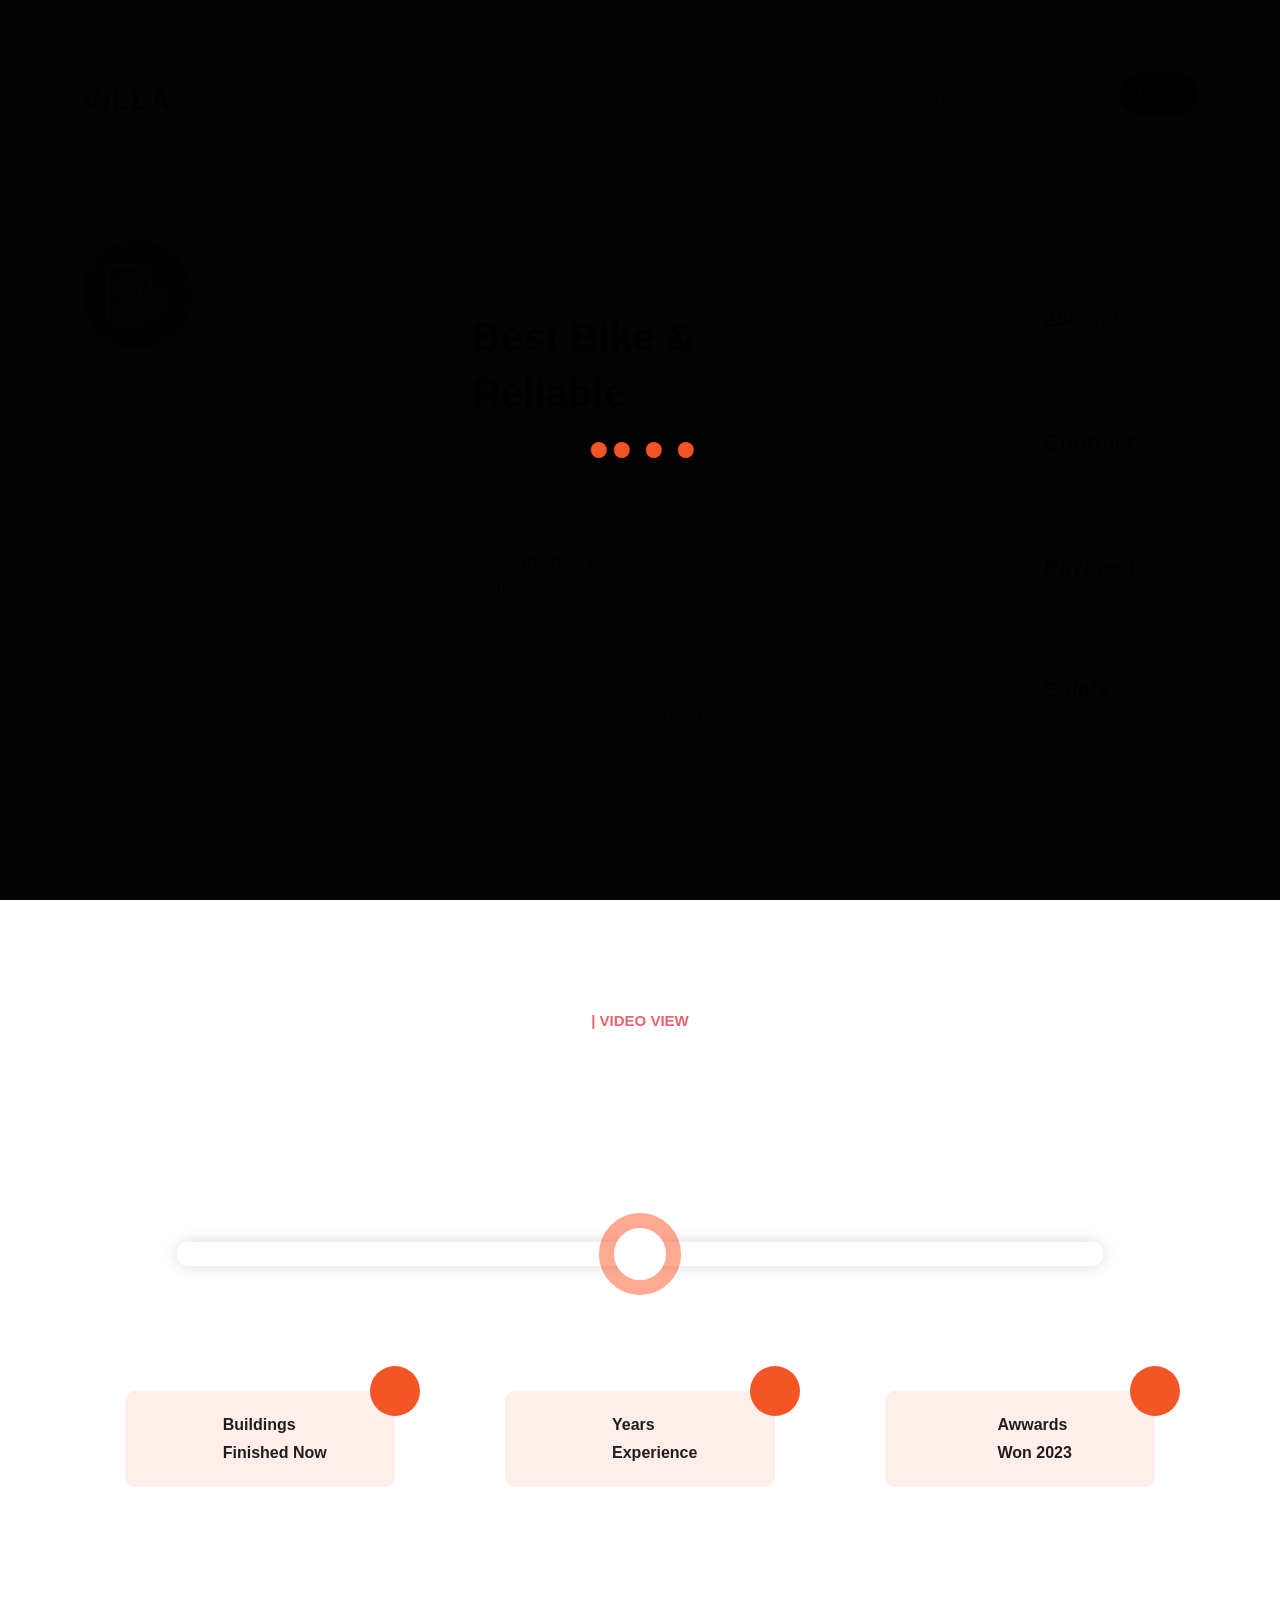
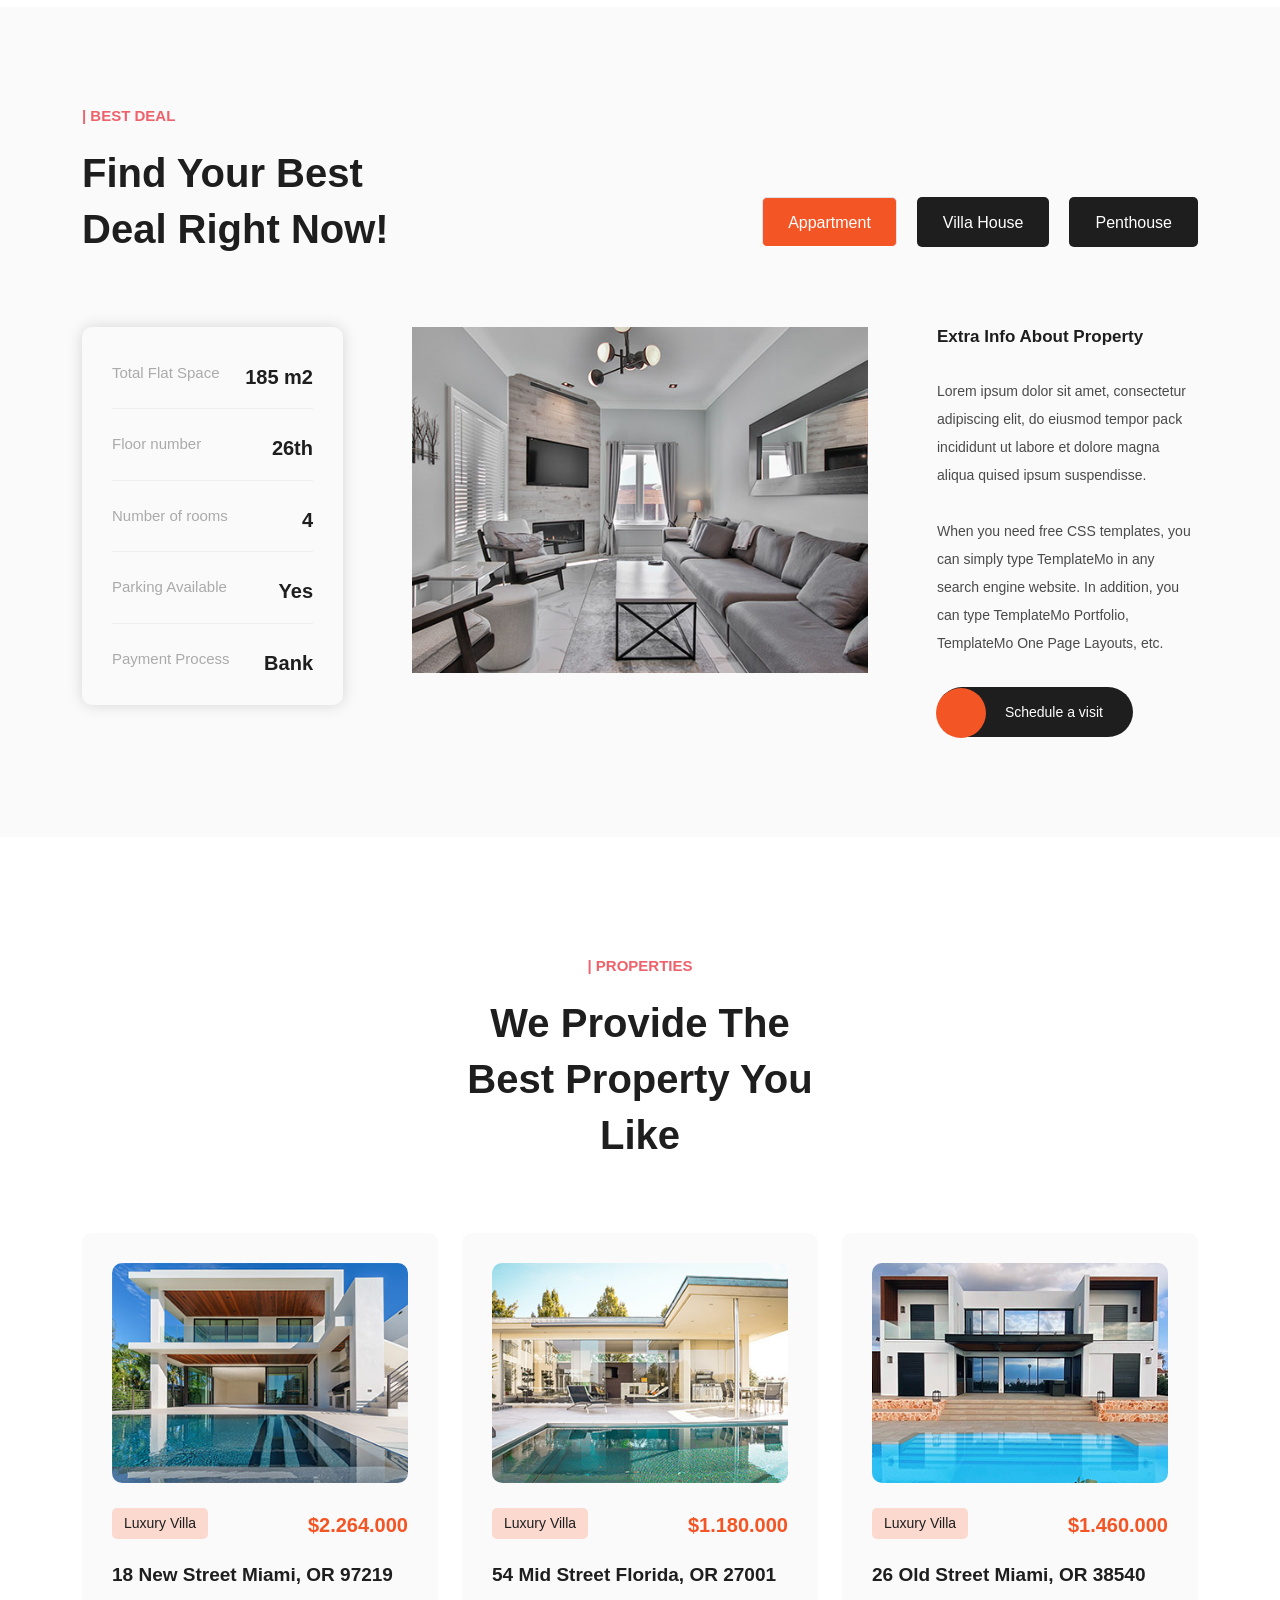
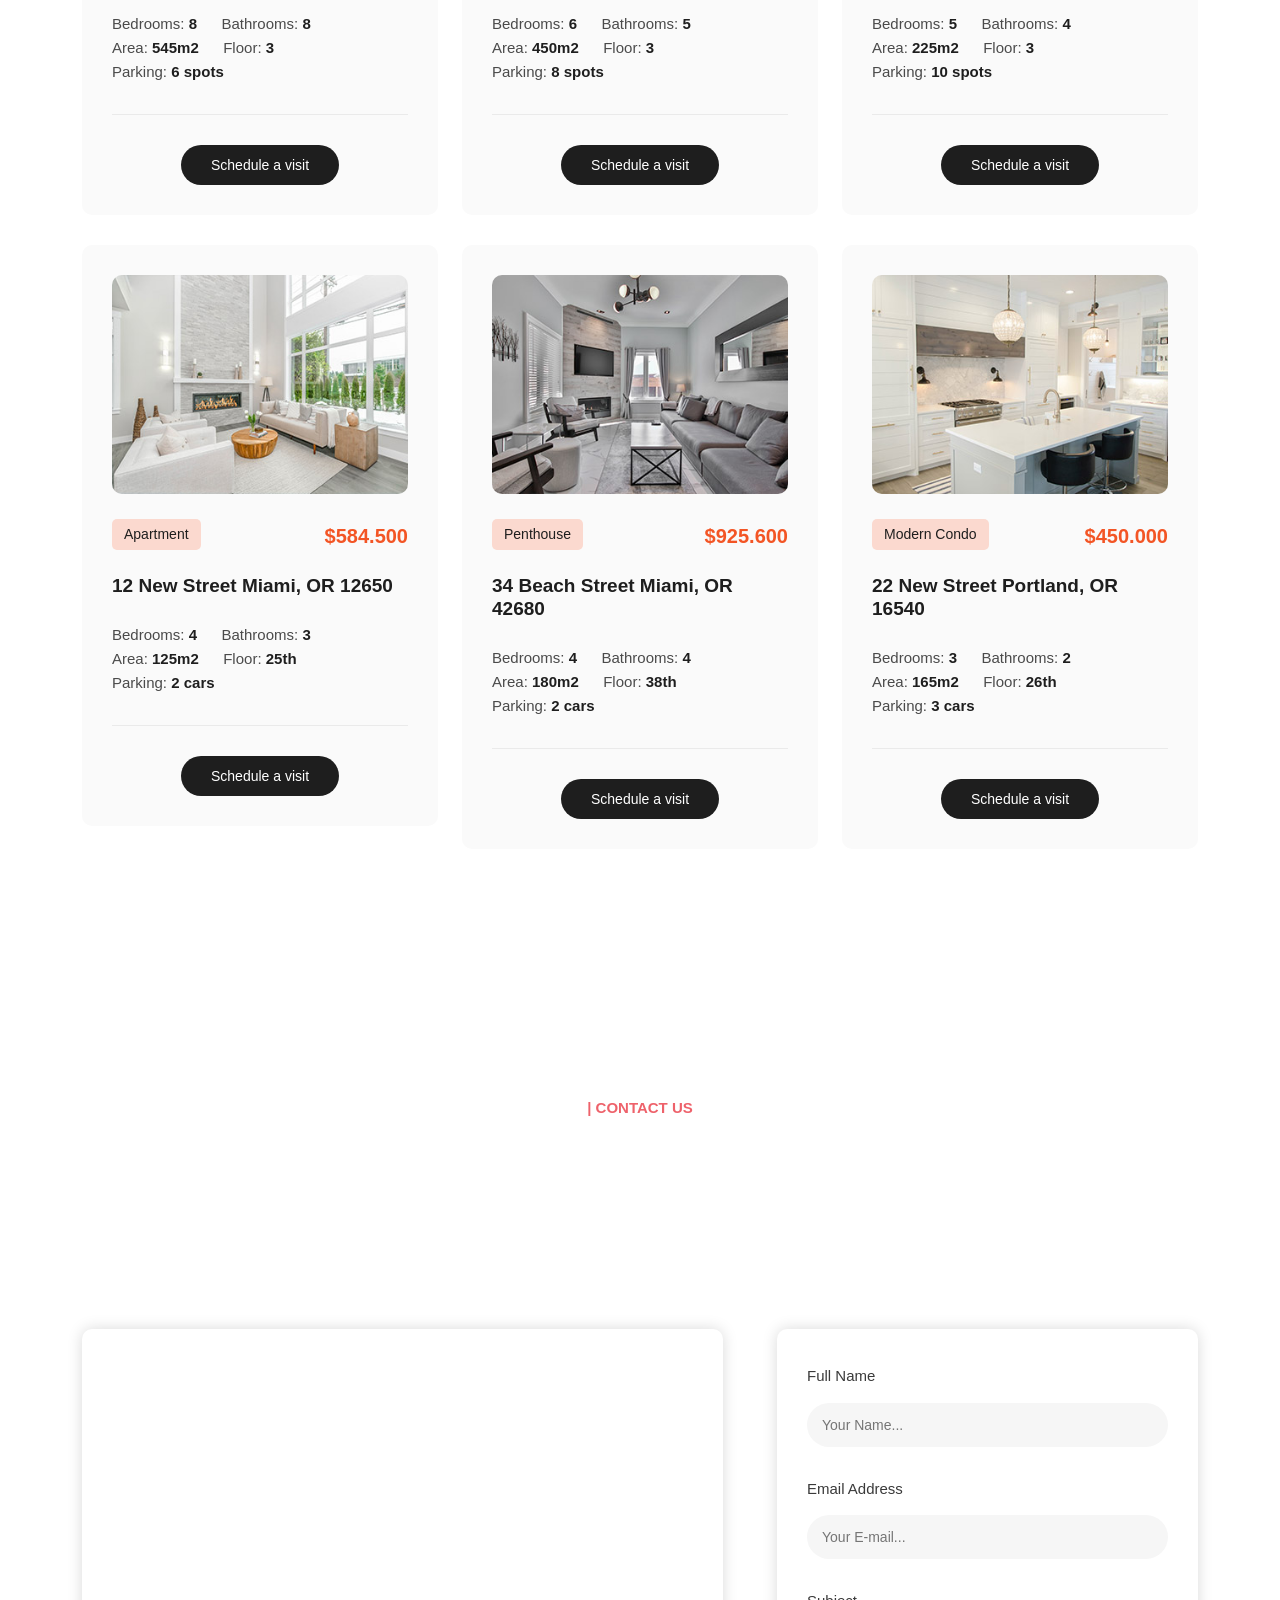
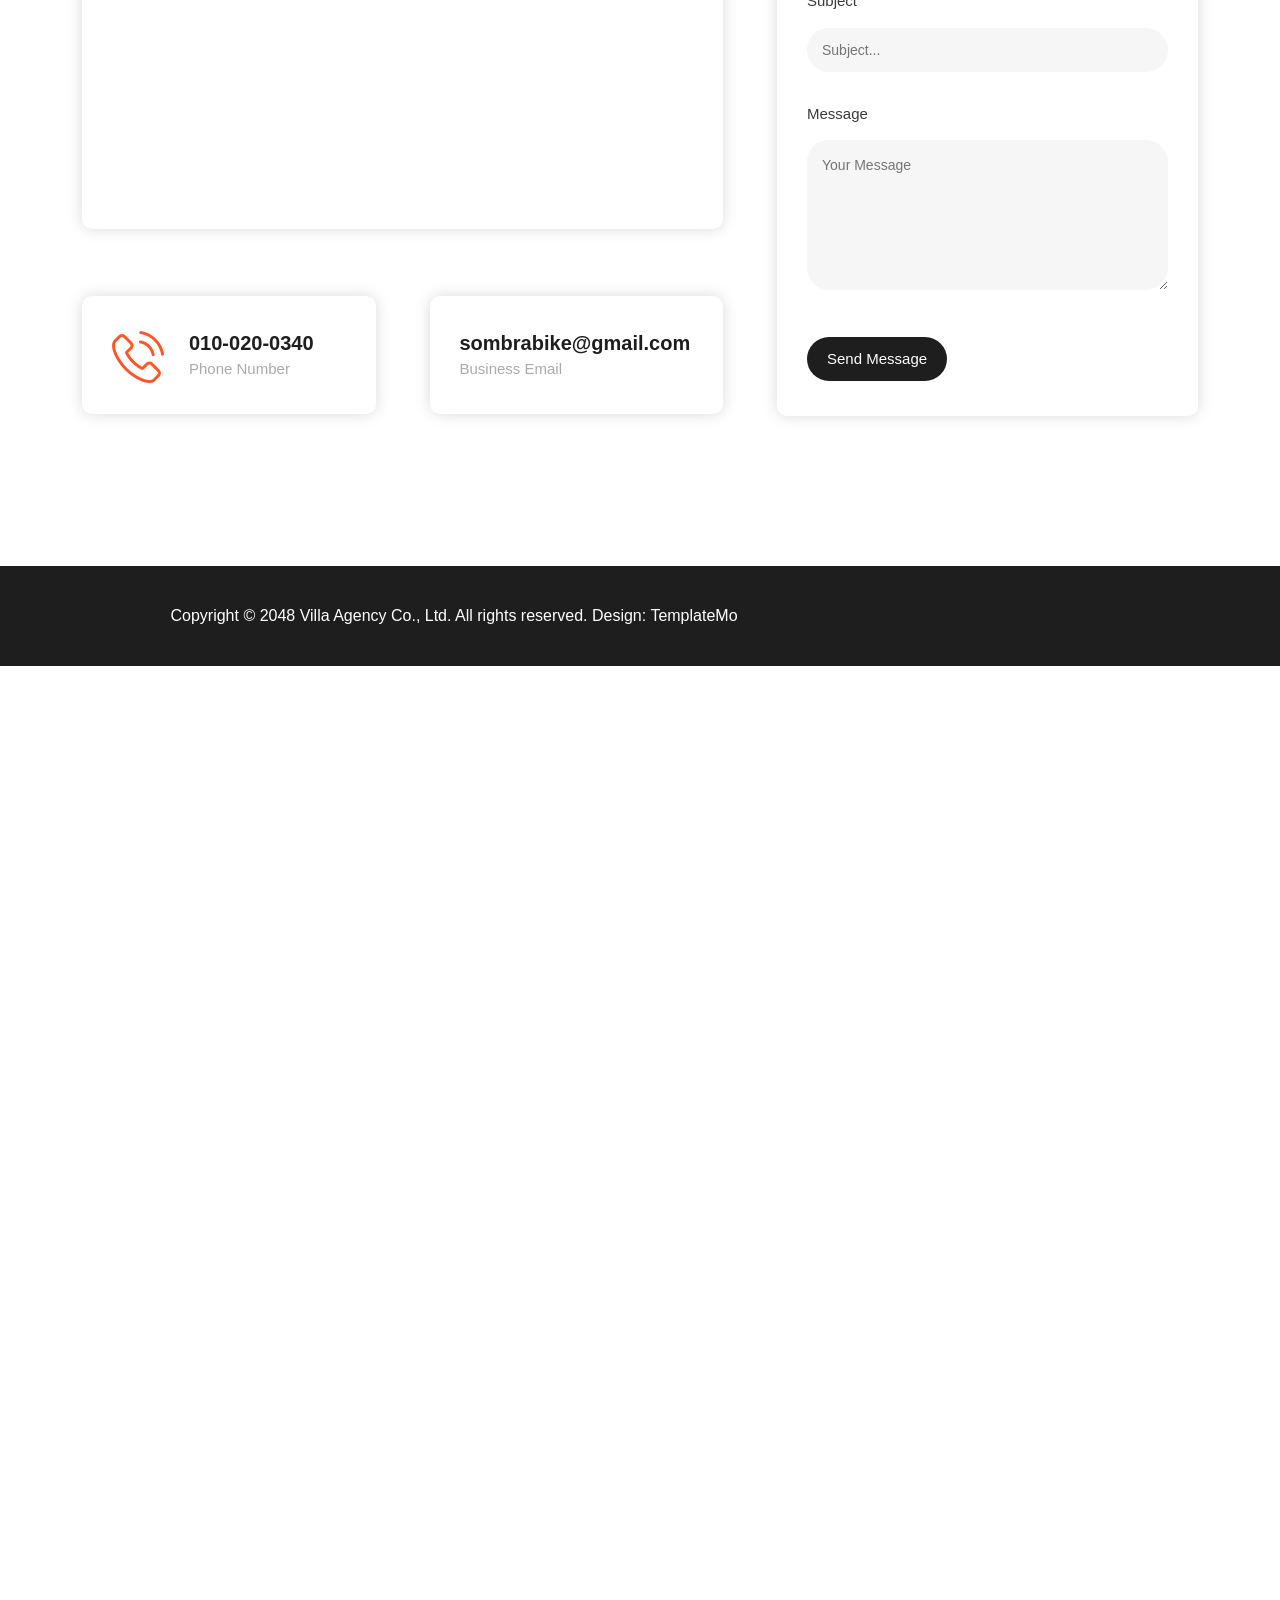
==== commit b6d6a7bb: "Update index.html" ====
--- a/index.html
+++ b/index.html
@@ -104,19 +104,19 @@
     <div class="owl-carousel owl-banner">
       <div class="item item-1">
         <div class="header-text">
-          <span class="category">jogjakarta, <em>indonesia</em></span>
+          <span class="category">Yamaha, <em>R1M</em></span>
           <h2>Hurry!<br>Get the fastest and best bike for you</h2>
         </div>
       </div>
       <div class="item item-2">
         <div class="header-text">
-          <span class="category">Melbourne, <em>Australia</em></span>
+          <span class="category">Kawasaki, <em>H2</em></span>
           <h2>Be Quick!<br>Get the best bike in town</h2>
         </div>
       </div>
       <div class="item item-3">
         <div class="header-text">
-          <span class="category">Miami, <em>South Florida</em></span>
+          <span class="category">Harley davidson, <em>Roadglide</em></span>
           <h2>Act Now!<br>Get the highest level bike</h2>
         </div>
       </div>
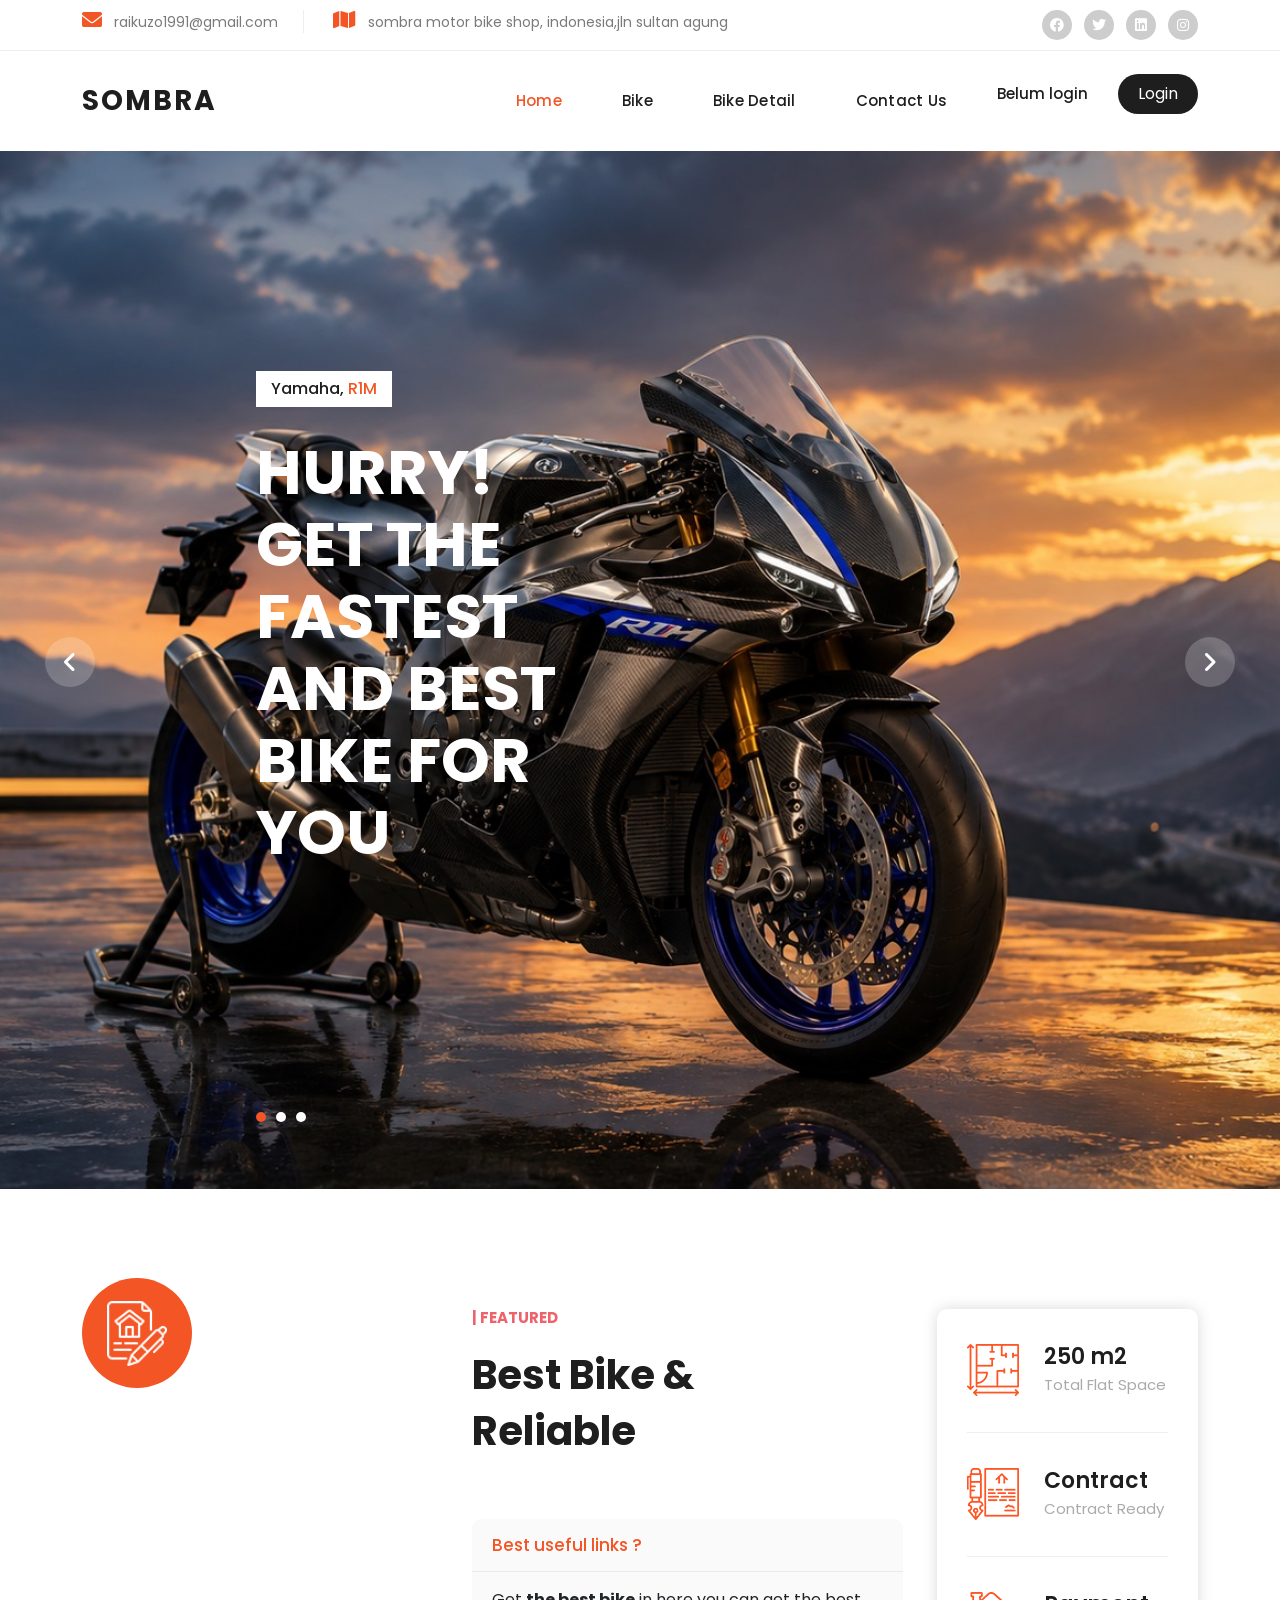
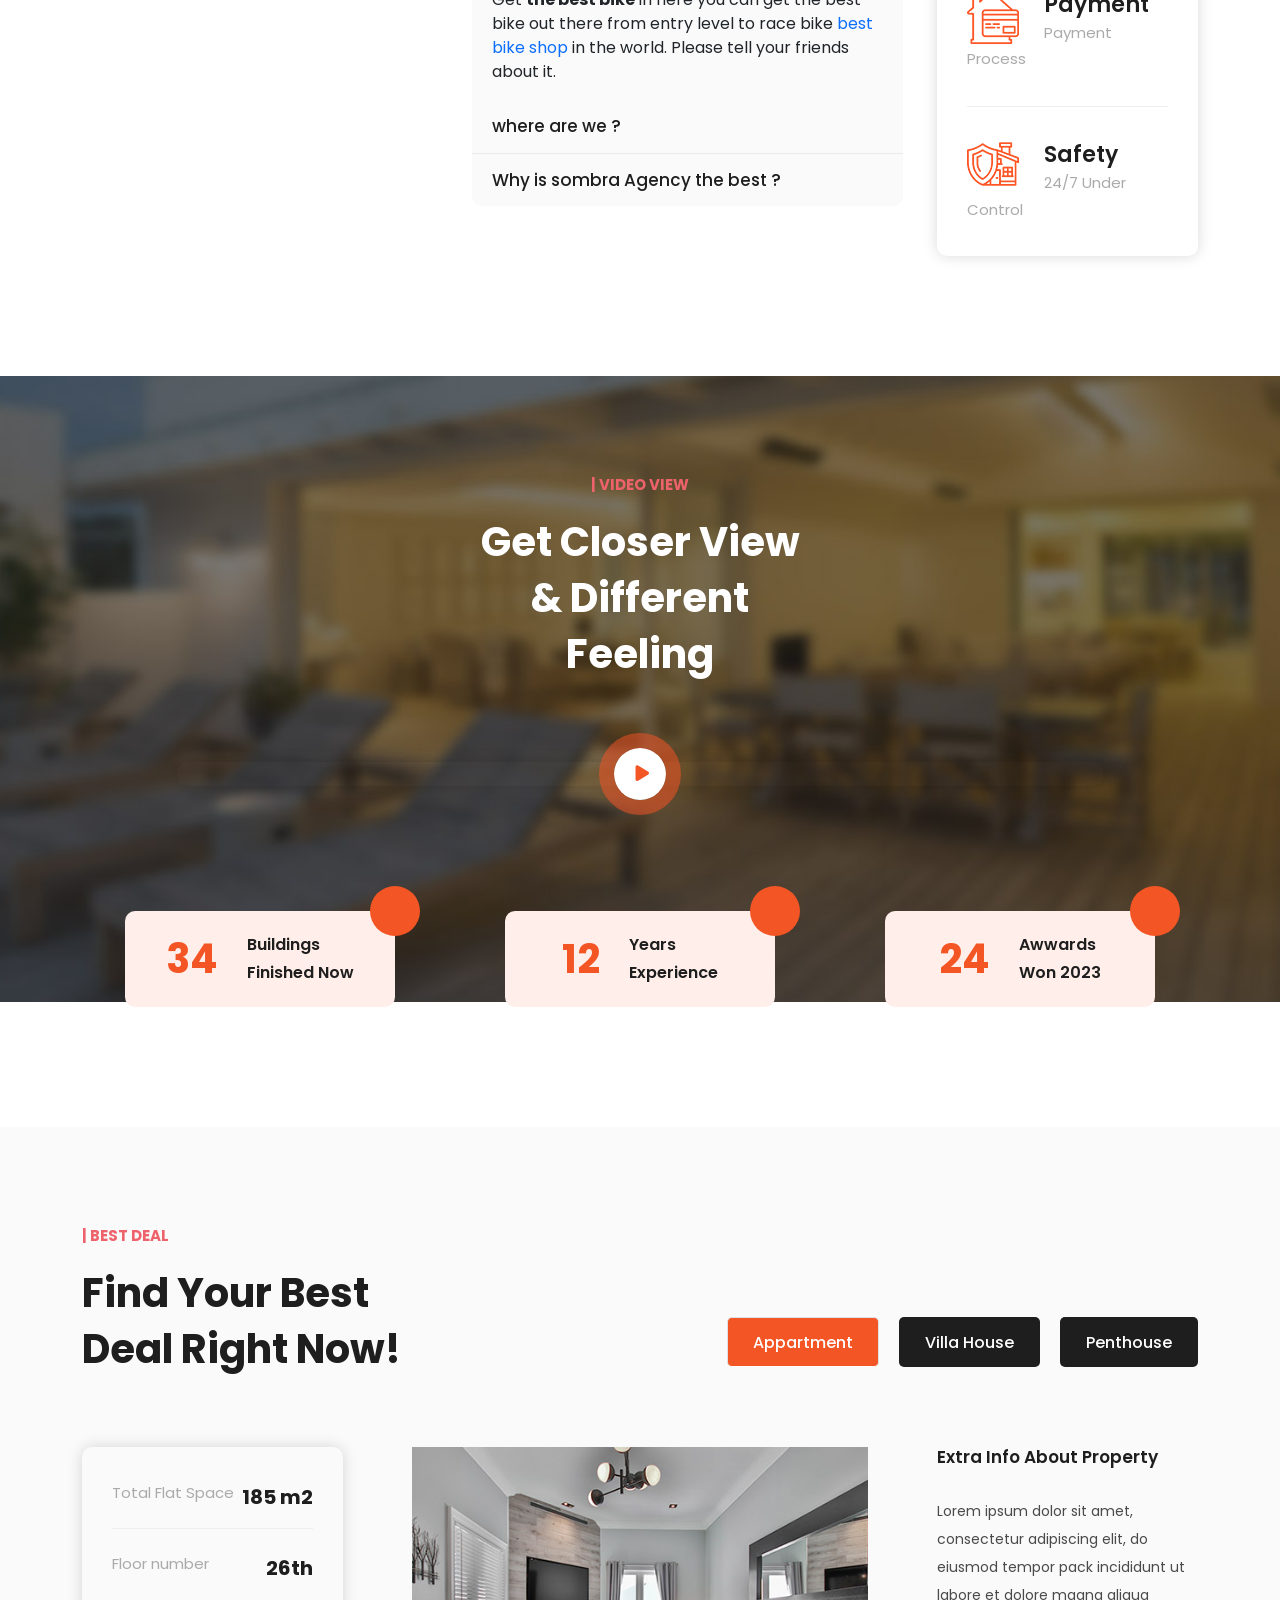
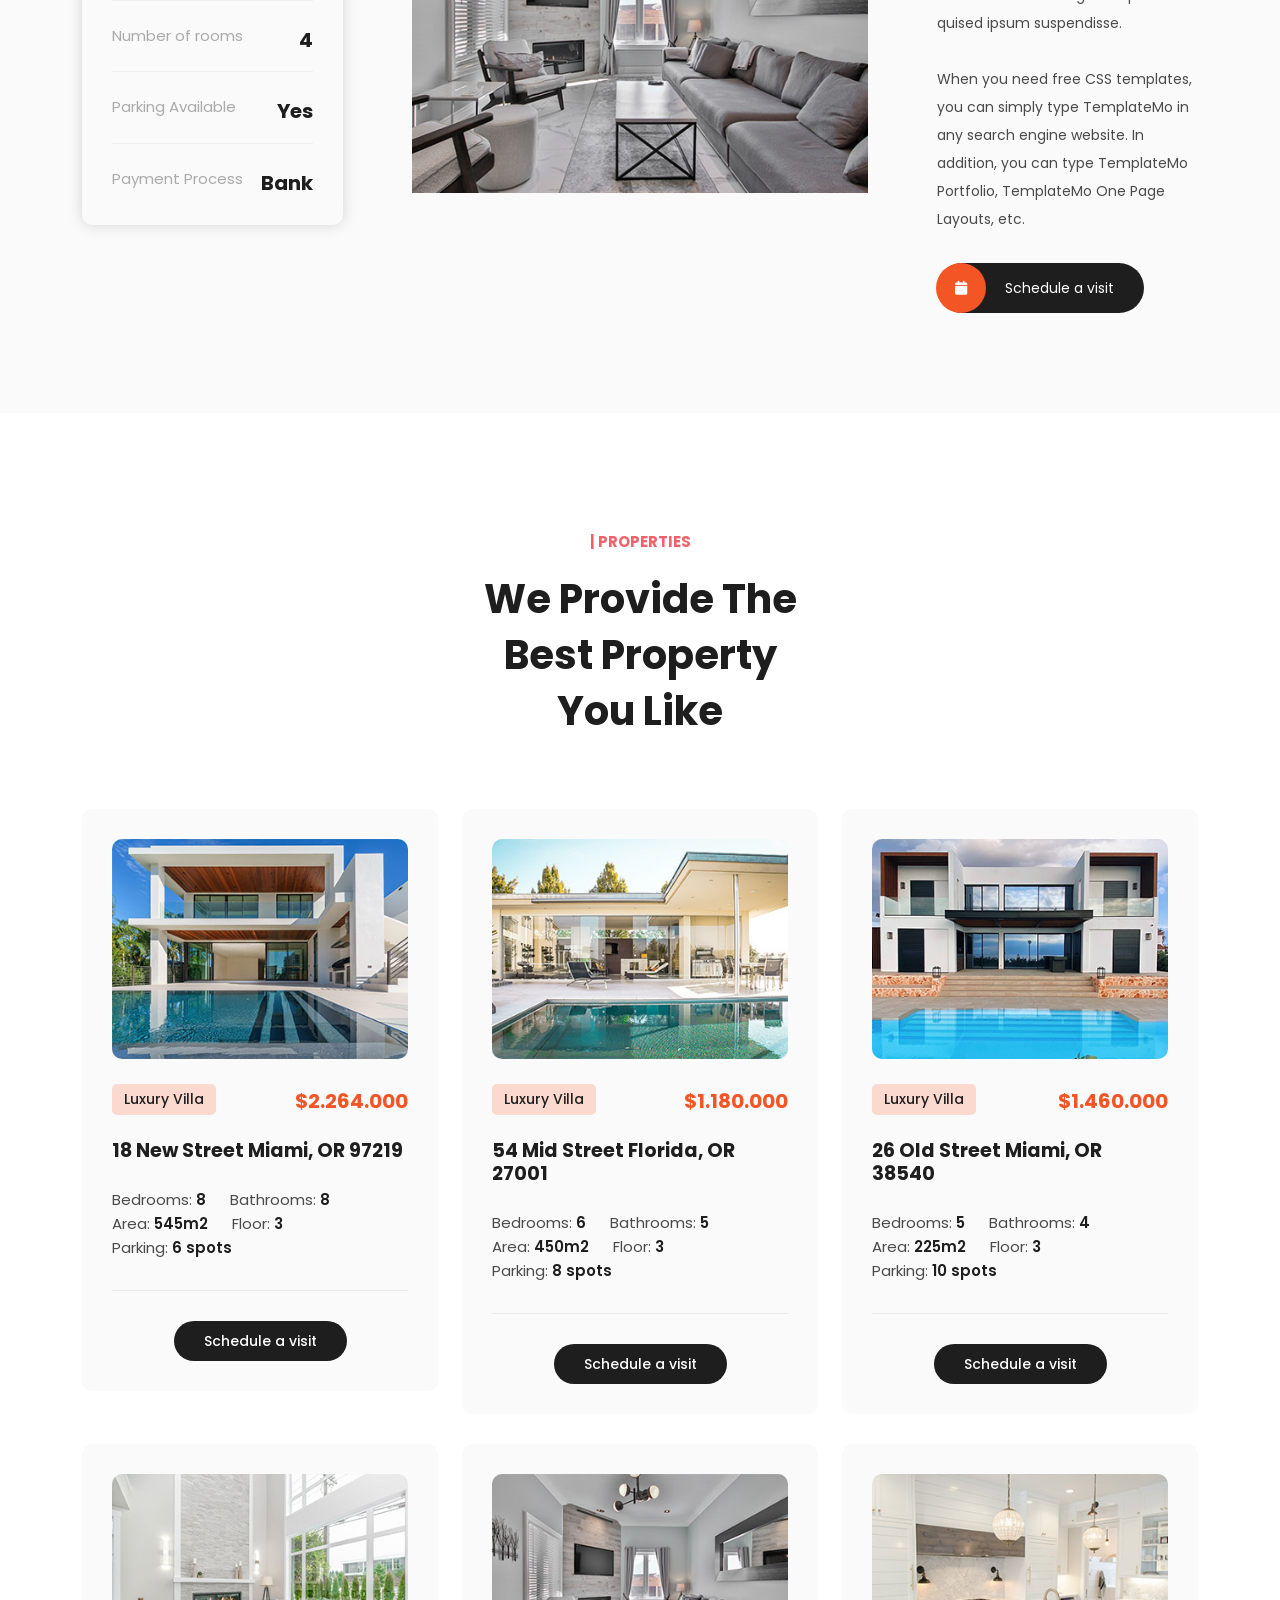
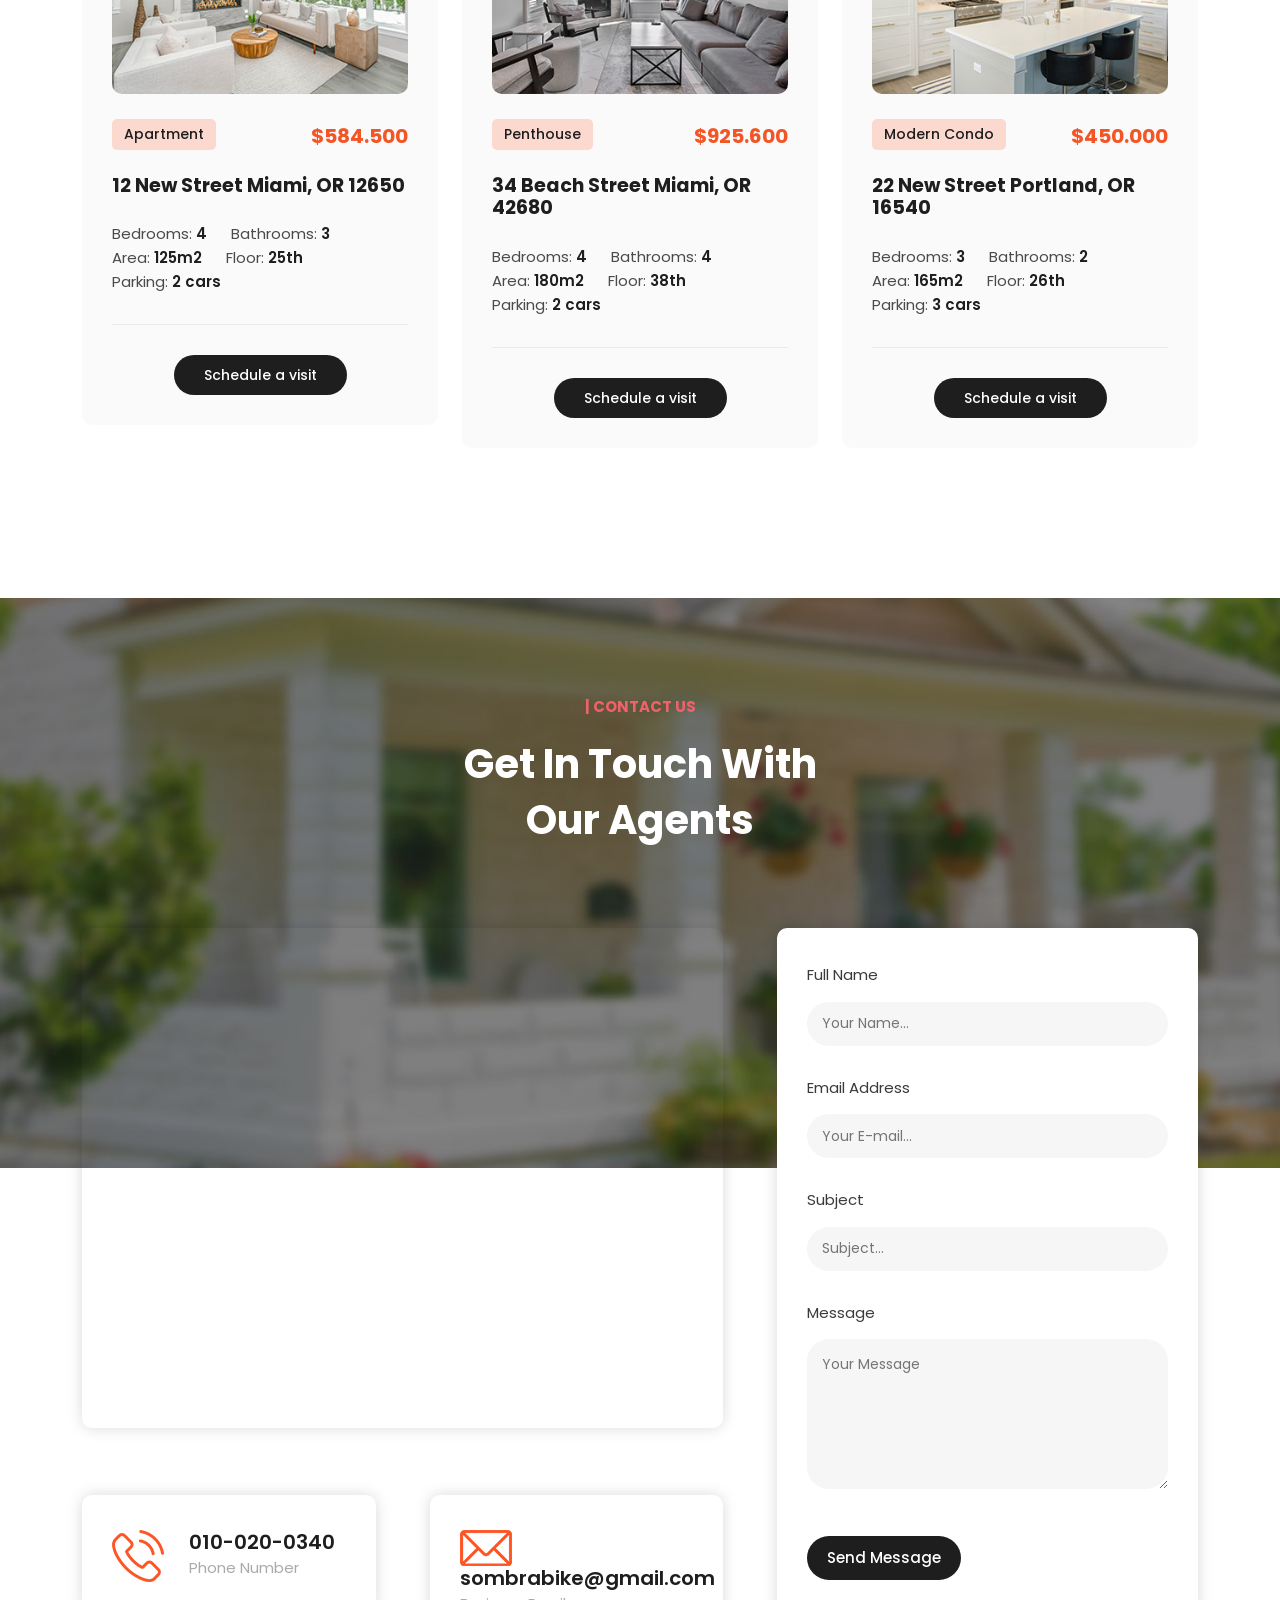
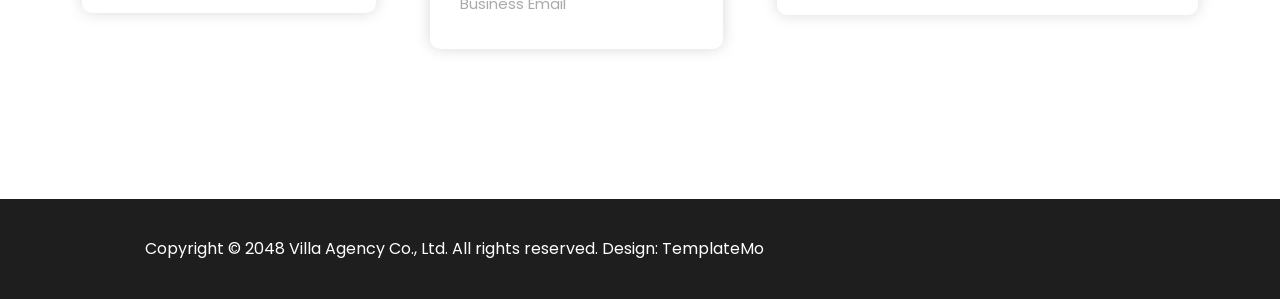
==== commit 3dcfcf49: "Update index.html" ====
--- a/index.html
+++ b/index.html
@@ -72,7 +72,7 @@
                 <nav class="main-nav">
                     <!-- ***** Logo Start ***** -->
                     <a href="index.html" class="logo">
-                        <h1>Villa</h1>
+                        <h1>Sombra</h1>
                     </a>
                     <!-- ***** Logo End ***** -->
                     <!-- ***** Menu Start ***** -->
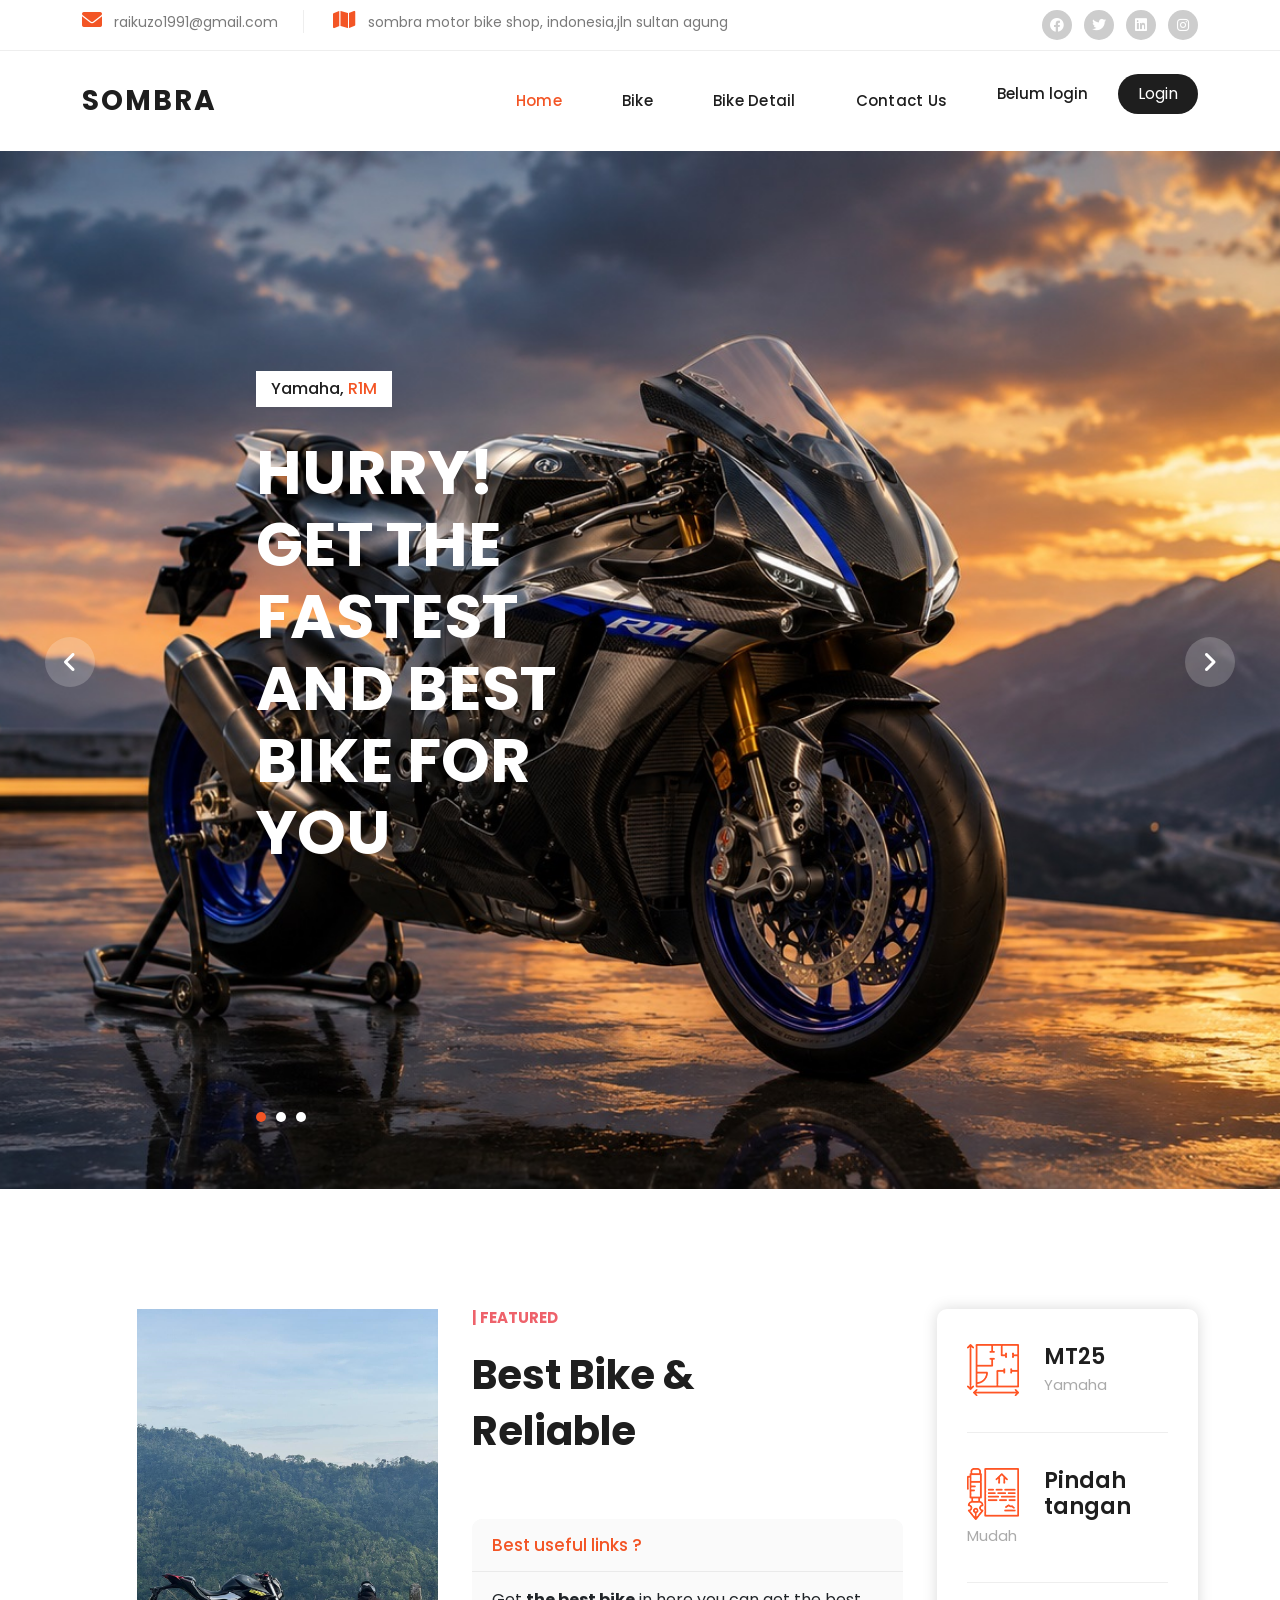
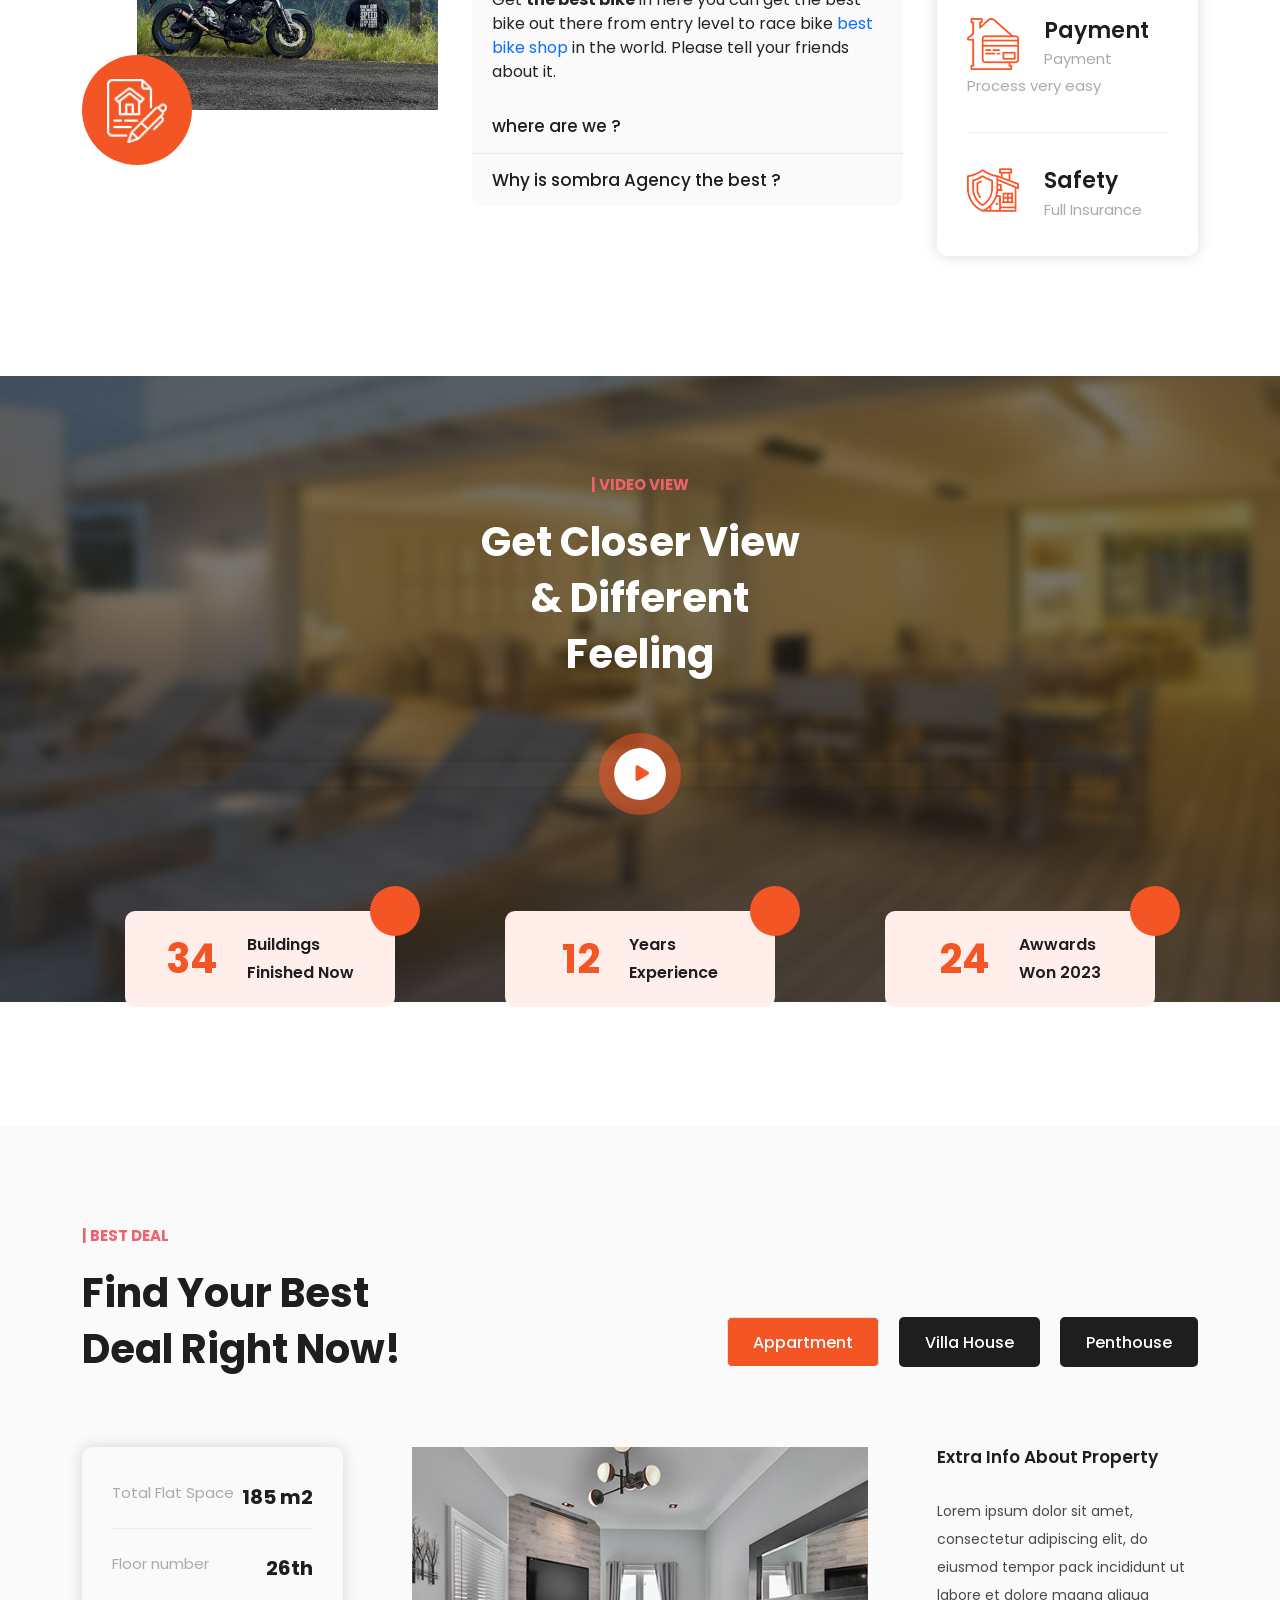
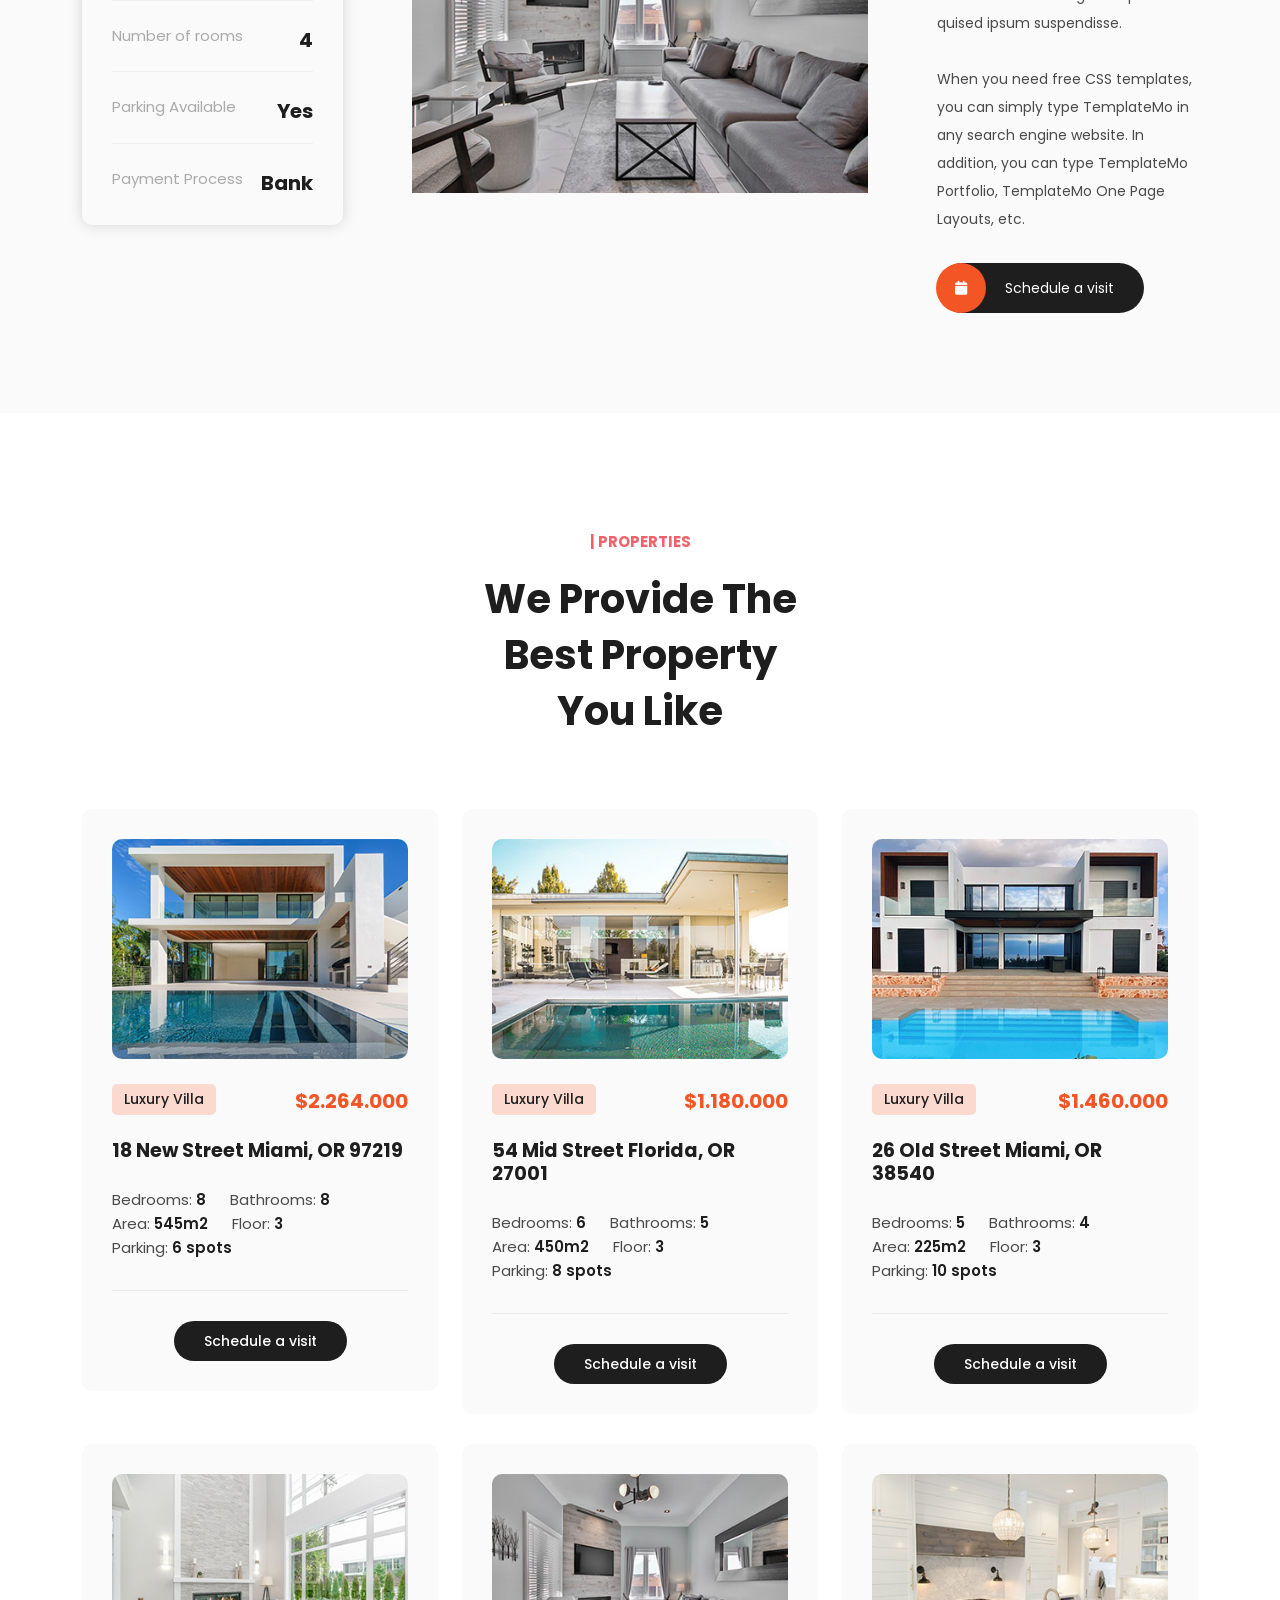
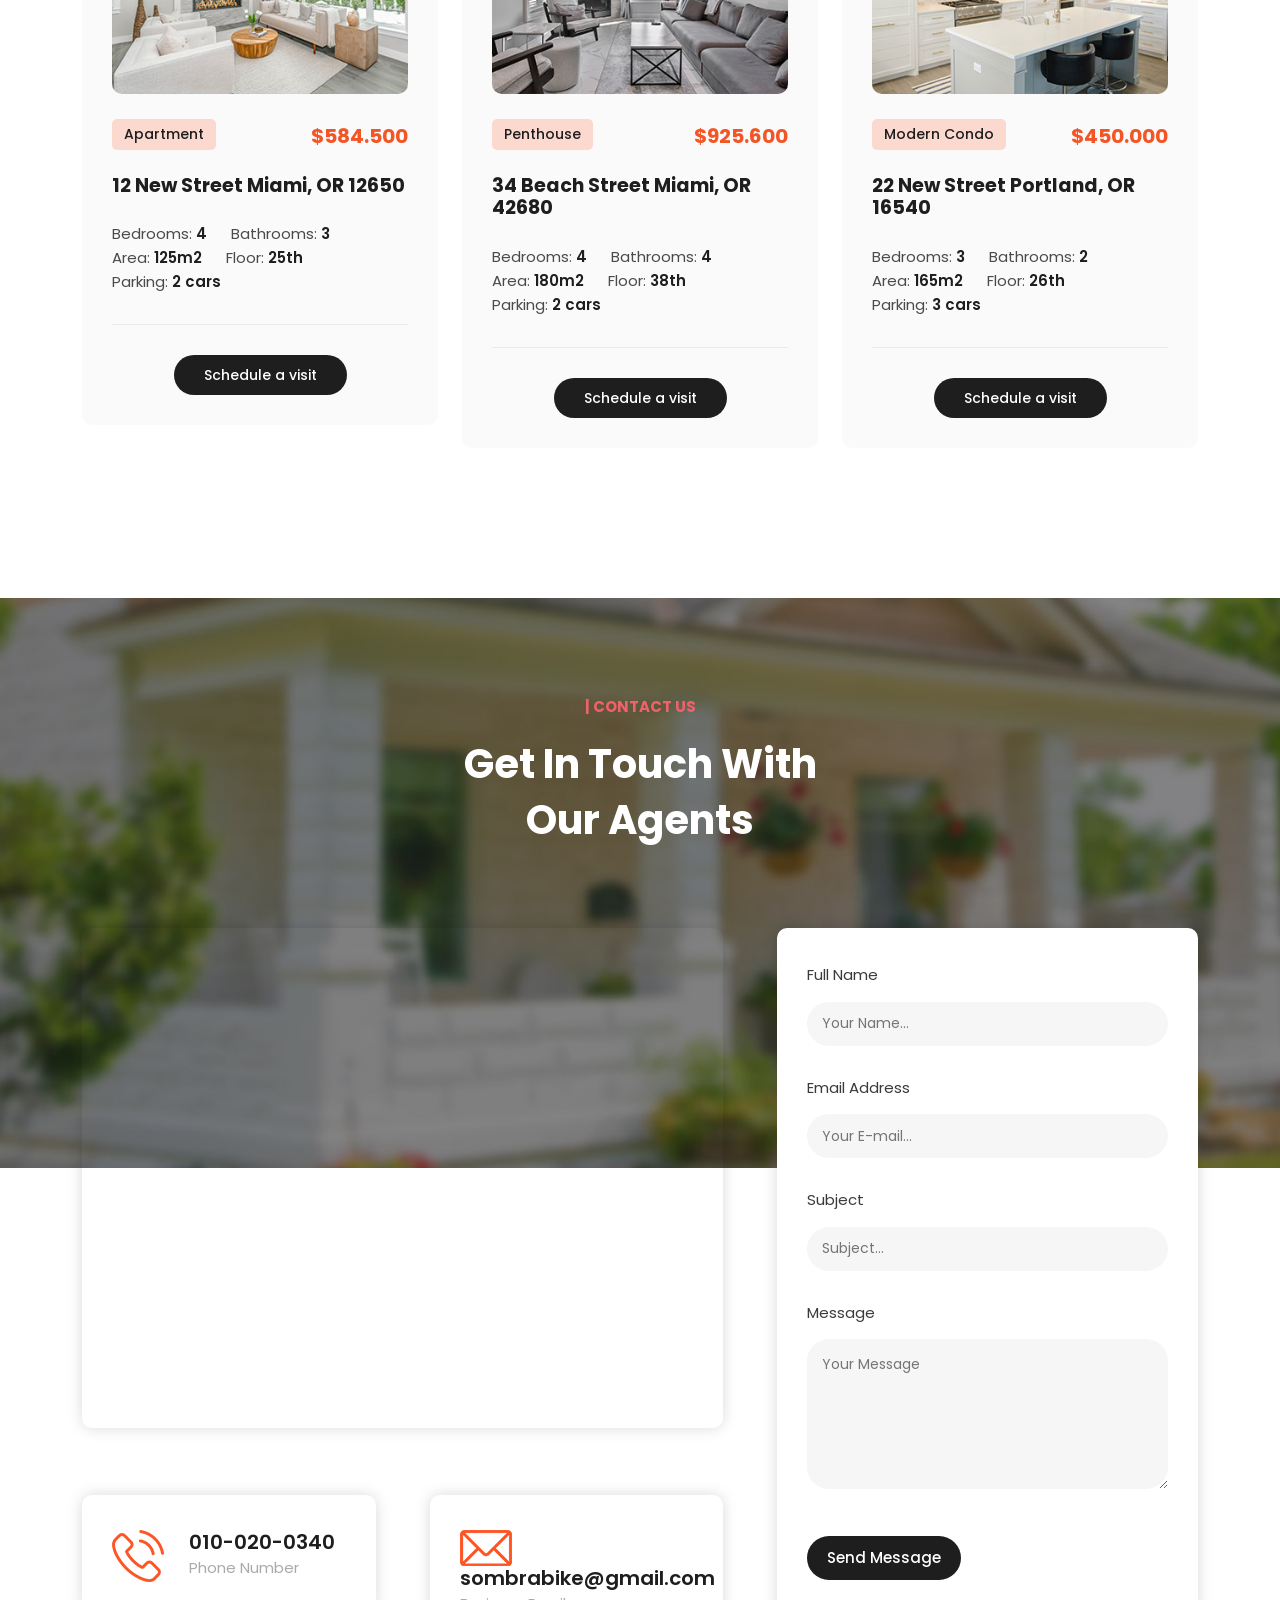
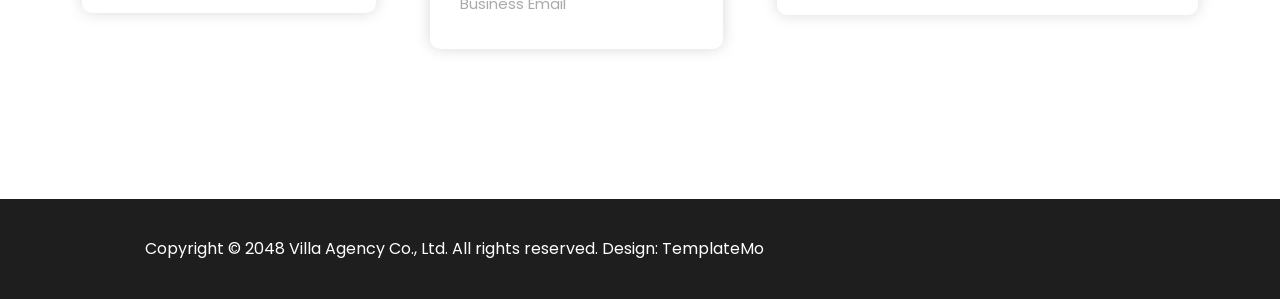
==== commit f4b642f8: "Update index.html" ====
--- a/index.html
+++ b/index.html
@@ -180,19 +180,19 @@
             <ul>
               <li>
                 <img src="assets/images/info-icon-01.png" alt="" style="max-width: 52px;">
-                <h4>250 m2<br><span>Total Flat Space</span></h4>
+                <h4>MT25<br><span>Yamaha</span></h4>
               </li>
               <li>
                 <img src="assets/images/info-icon-02.png" alt="" style="max-width: 52px;">
-                <h4>Contract<br><span>Contract Ready</span></h4>
+                <h4>Pindah tangan<br><span>Mudah</span></h4>
               </li>
               <li>
                 <img src="assets/images/info-icon-03.png" alt="" style="max-width: 52px;">
-                <h4>Payment<br><span>Payment Process</span></h4>
+                <h4>Payment<br><span>Payment Process very easy</span></h4>
               </li>
               <li>
                 <img src="assets/images/info-icon-04.png" alt="" style="max-width: 52px;">
-                <h4>Safety<br><span>24/7 Under Control</span></h4>
+                <h4>Safety<br><span>Full Insurance</span></h4>
               </li>
             </ul>
           </div>
@@ -220,7 +220,7 @@
         <div class="col-lg-10 offset-lg-1">
           <div class="video-frame">
             <img src="assets/images/video-frame.jpg" alt="">
-            <a href="https://youtube.com" target="_blank"><i class="fa fa-play"></i></a>
+            <a href="https://www.instagram.com/reel/DOTIVsGklHD/?igsh=MWQxMTd3bzBlZ2FwNA==" target="_blank"><i class="fa fa-play"></i></a>
           </div>
         </div>
       </div>
